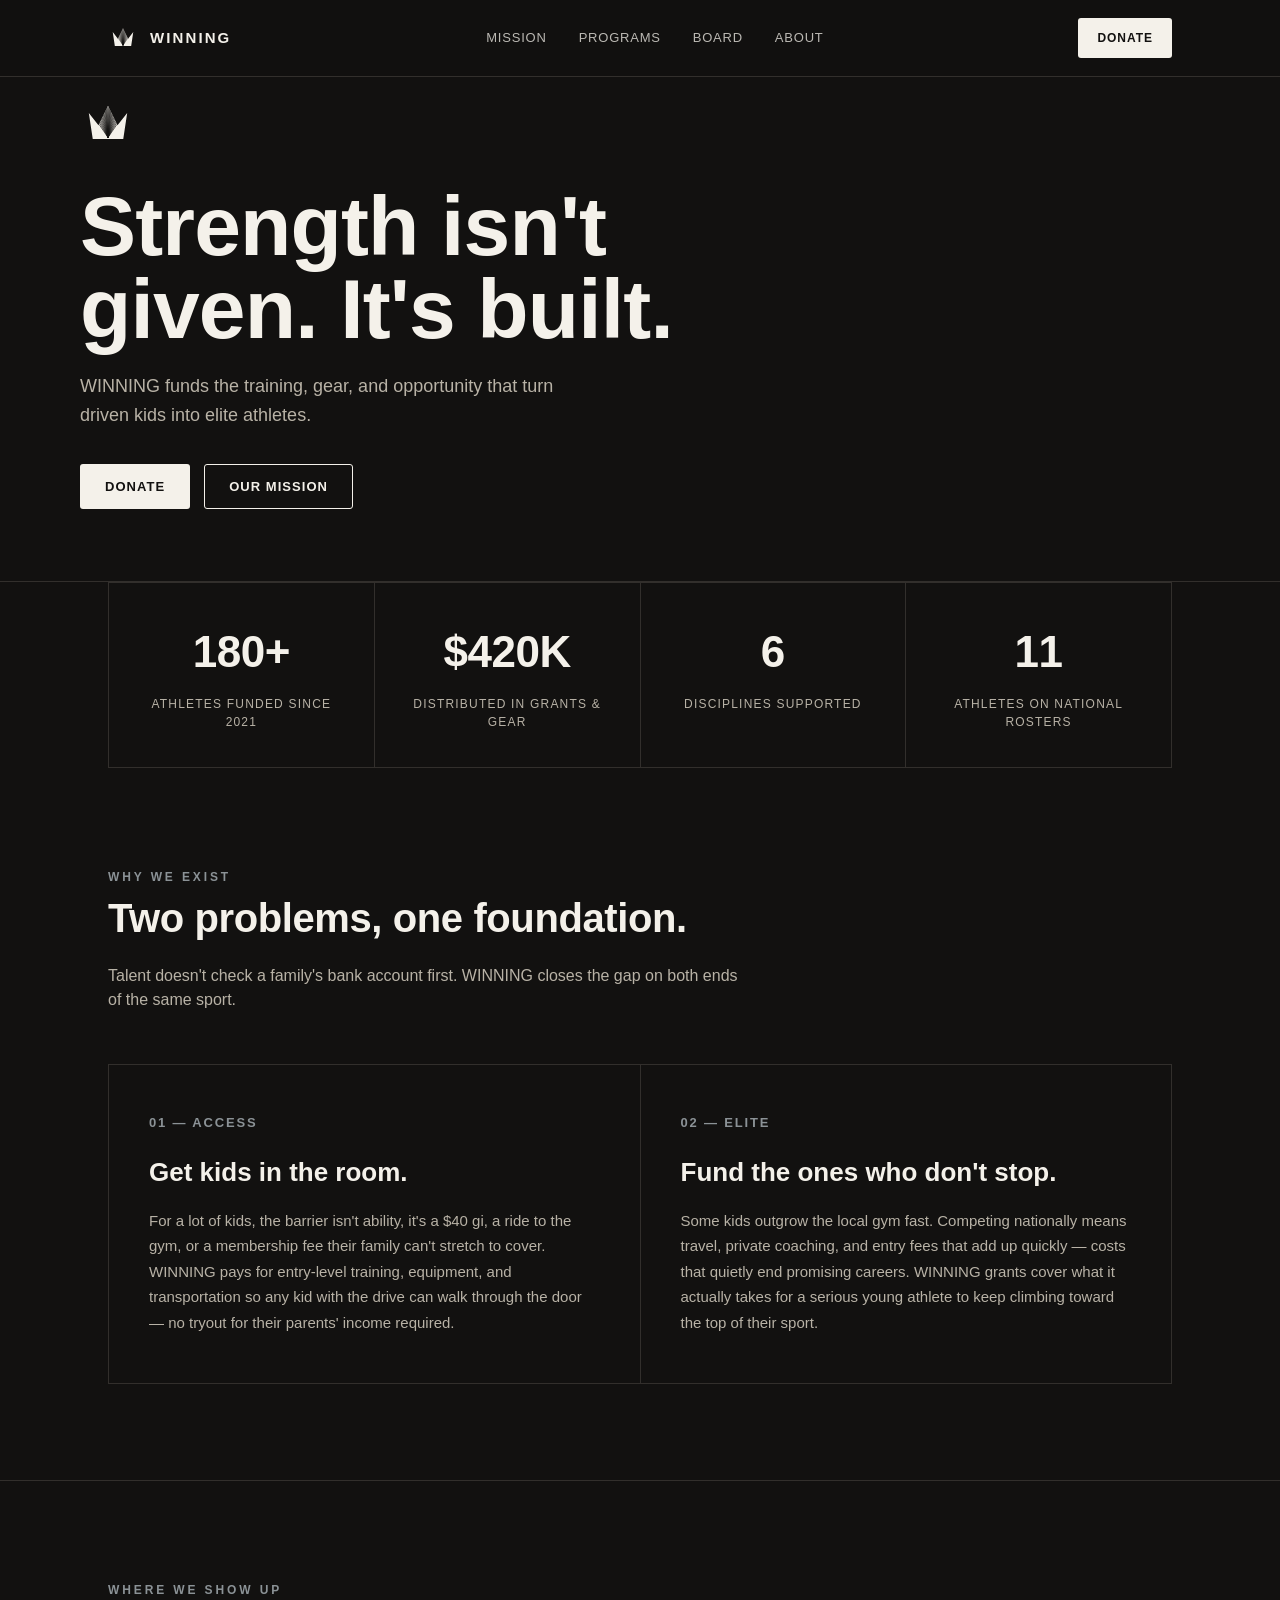
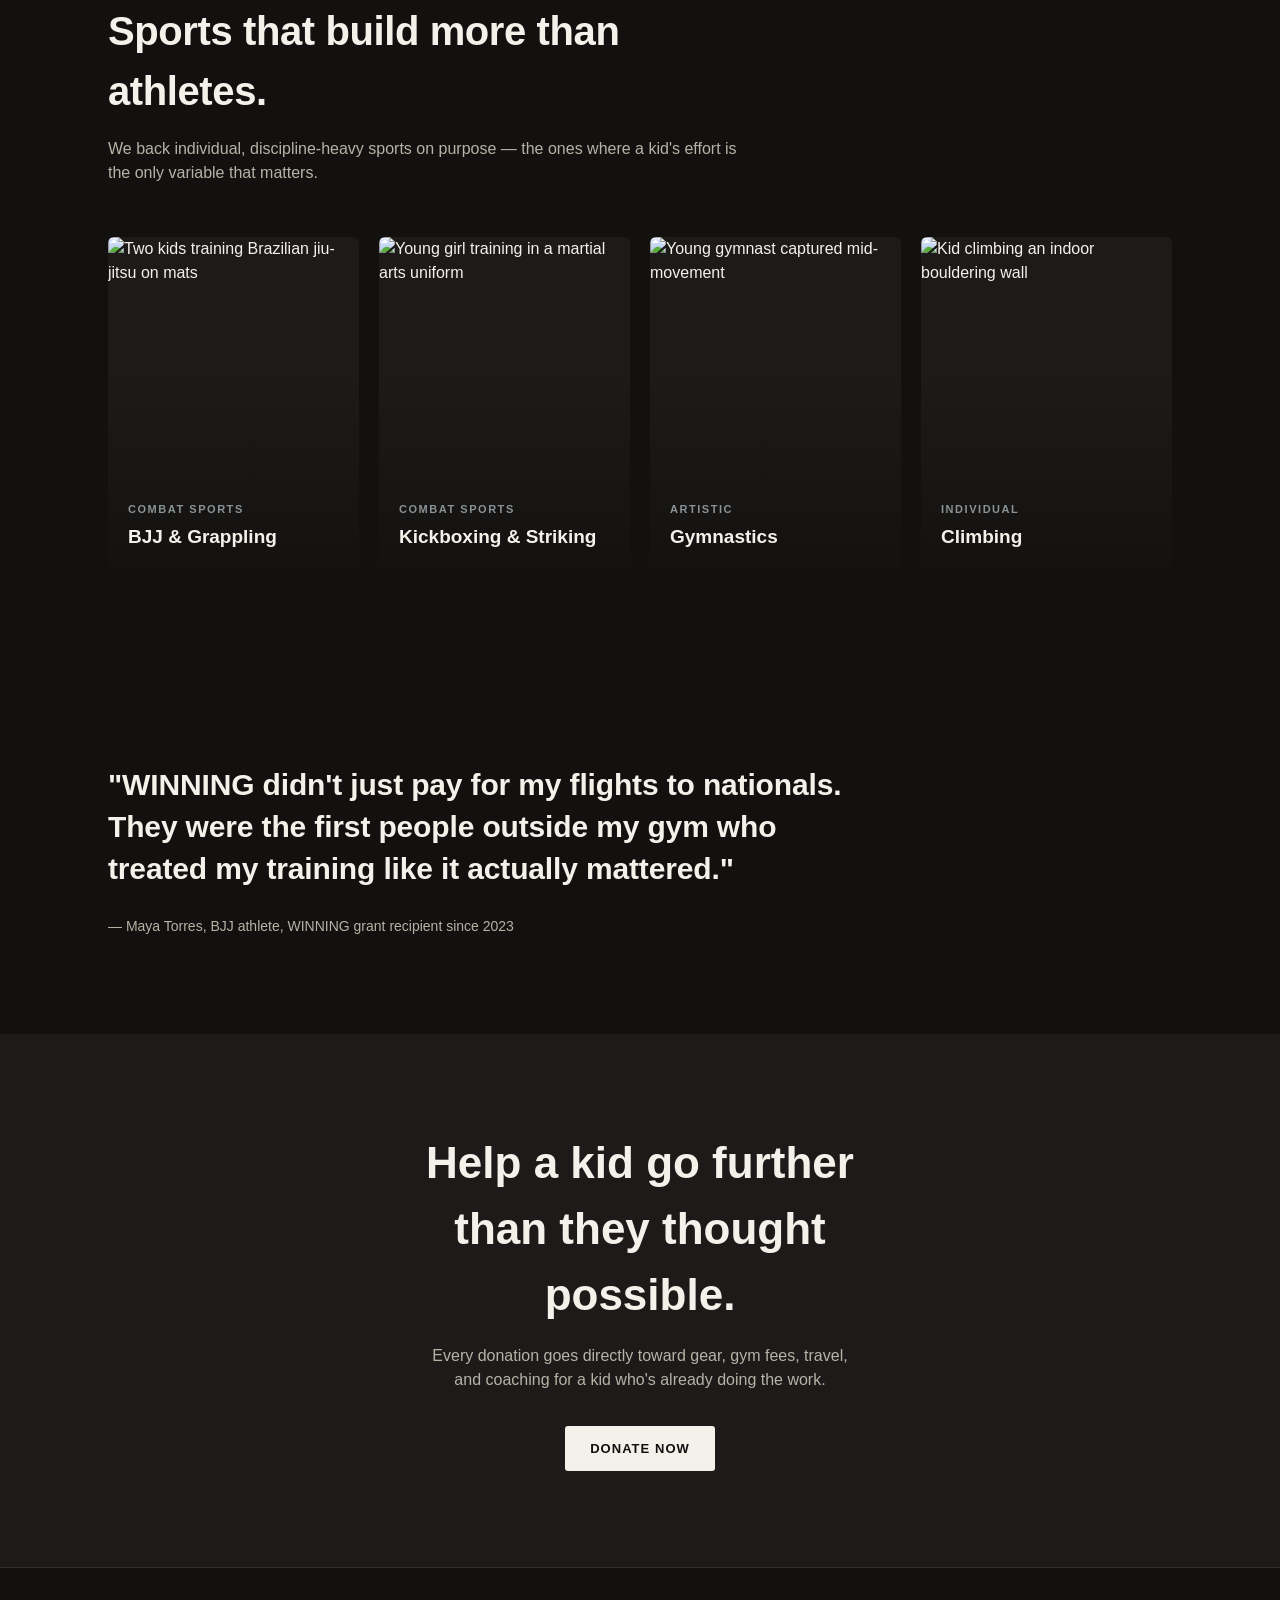
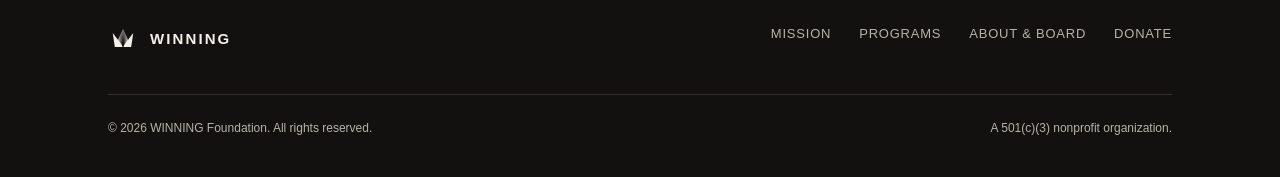
==== index.html @ 2e2a7a62 "Add files via upload" ====
<!doctype html>
<html lang="en">
<head>
<meta charset="UTF-8">
<meta name="viewport" content="width=device-width, initial-scale=1.0">
<title>WINNING</title>
<meta name="description" content="WINNING funds access and elite-level opportunity for young athletes in combat sports, gymnastics, and climbing.">
<link rel="stylesheet" href="styles.css">
</head>
<body>

<svg width="0" height="0" style="position:absolute" aria-hidden="true" focusable="false">
  <defs>
    <mask id="crownRays">
      <rect x="0" y="0" width="400" height="400" fill="white"/>
      <g stroke="black" stroke-width="4.5">
        <line x1="200" y1="296" x2="195.2" y2="79.7"/><line x1="200" y1="296" x2="190.6" y2="89.1"/><line x1="200" y1="296" x2="186.0" y2="98.5"/><line x1="200" y1="296" x2="181.4" y2="108.0"/><line x1="200" y1="296" x2="176.8" y2="117.4"/><line x1="200" y1="296" x2="172.2" y2="126.8"/><line x1="200" y1="296" x2="167.6" y2="136.2"/><line x1="200" y1="296" x2="163.0" y2="145.6"/><line x1="200" y1="296" x2="158.4" y2="155.0"/><line x1="200" y1="296" x2="153.8" y2="164.4"/><line x1="200" y1="296" x2="149.2" y2="173.8"/><line x1="200" y1="296" x2="144.6" y2="183.2"/><line x1="200" y1="296" x2="140.0" y2="192.6"/><line x1="200" y1="296" x2="135.4" y2="202.0"/>
        <line x1="200" y1="296" x2="204.8" y2="79.7"/><line x1="200" y1="296" x2="209.4" y2="89.1"/><line x1="200" y1="296" x2="214.0" y2="98.5"/><line x1="200" y1="296" x2="218.6" y2="108.0"/><line x1="200" y1="296" x2="223.2" y2="117.4"/><line x1="200" y1="296" x2="227.8" y2="126.8"/><line x1="200" y1="296" x2="232.4" y2="136.2"/><line x1="200" y1="296" x2="237.0" y2="145.6"/><line x1="200" y1="296" x2="241.6" y2="155.0"/><line x1="200" y1="296" x2="246.2" y2="164.4"/><line x1="200" y1="296" x2="250.8" y2="173.8"/><line x1="200" y1="296" x2="255.4" y2="183.2"/><line x1="200" y1="296" x2="260.0" y2="192.6"/><line x1="200" y1="296" x2="264.6" y2="202.0"/>
      </g>
    </mask>
  </defs>
</svg>

<nav class="nav">
  <div class="wrap">
    <a href="index.html" class="brand">
      <svg viewBox="0 0 400 400">
        <polygon points="91,308 63,121 132,209 200,70 268,209 337,121 309,308" fill="currentColor" mask="url(#crownRays)"/>
      </svg>
      <span class="word">WINNING</span>
    </a>
    <div class="nav-links">
      <a href="index.html#mission">Mission</a>
      <a href="index.html#programs">Programs</a>
      <a href="about.html#board">Board</a>
      <a href="about.html">About</a>
    </div>
    <a href="#donate" class="btn btn-solid btn-sm">Donate</a>
  </div>
</nav>

<header class="hero" style="background-image:url('https://images.unsplash.com/photo-1767987656450-13e423052ed3?auto=format&fit=crop&w=1800&q=80'); background-position:center 30%;">
  <div class="wrap hero-inner">
    <svg class="hero-crown" viewBox="0 0 400 400">
      <polygon points="91,308 63,121 132,209 200,70 268,209 337,121 309,308" fill="currentColor" mask="url(#crownRays)"/>
    </svg>
    <h1>Strength isn't given. It's built.</h1>
    <p>WINNING funds the training, gear, and opportunity that turn driven kids into elite athletes.</p>
    <div class="hero-ctas">
      <a href="#donate" class="btn btn-solid">Donate</a>
      <a href="about.html" class="btn btn-outline">Our Mission</a>
    </div>
  </div>
</header>

<section class="stats-band border-top">
  <div class="wrap">
    <div class="stats">
      <div class="stat"><div class="n">180+</div><div class="l">Athletes funded since 2021</div></div>
      <div class="stat"><div class="n">$420K</div><div class="l">Distributed in grants &amp; gear</div></div>
      <div class="stat"><div class="n">6</div><div class="l">Disciplines supported</div></div>
      <div class="stat"><div class="n">11</div><div class="l">Athletes on national rosters</div></div>
    </div>
  </div>
</section>

<section id="mission">
  <div class="wrap">
    <div class="section-head">
      <span class="eyebrow">Why we exist</span>
      <h2>Two problems, one foundation.</h2>
      <p>Talent doesn't check a family's bank account first. WINNING closes the gap on both ends of the same sport.</p>
    </div>
  </div>
  <div class="wrap">
    <div class="pillars">
      <div class="pillar">
        <div class="num">01 — ACCESS</div>
        <h3>Get kids in the room.</h3>
        <p>For a lot of kids, the barrier isn't ability, it's a $40 gi, a ride to the gym, or a membership fee their family can't stretch to cover. WINNING pays for entry-level training, equipment, and transportation so any kid with the drive can walk through the door — no tryout for their parents' income required.</p>
      </div>
      <div class="pillar">
        <div class="num">02 — ELITE</div>
        <h3>Fund the ones who don't stop.</h3>
        <p>Some kids outgrow the local gym fast. Competing nationally means travel, private coaching, and entry fees that add up quickly — costs that quietly end promising careers. WINNING grants cover what it actually takes for a serious young athlete to keep climbing toward the top of their sport.</p>
      </div>
    </div>
  </div>
</section>

<section id="programs" class="border-top">
  <div class="wrap">
    <div class="section-head">
      <span class="eyebrow">Where we show up</span>
      <h2>Sports that build more than athletes.</h2>
      <p>We back individual, discipline-heavy sports on purpose — the ones where a kid's effort is the only variable that matters.</p>
    </div>
    <div class="card-grid">
      <div class="p-card">
        <img src="https://images.unsplash.com/photo-1542937307-e90d0cc07237?auto=format&fit=crop&w=800&q=80" alt="Two kids training Brazilian jiu-jitsu on mats">
        <div class="p-card-label">
          <span class="tag">Combat Sports</span>
          <h4>BJJ &amp; Grappling</h4>
        </div>
      </div>
      <div class="p-card">
        <img src="https://images.unsplash.com/photo-1769095215069-5dbecbff1cc4?auto=format&fit=crop&w=800&q=80" alt="Young girl training in a martial arts uniform">
        <div class="p-card-label">
          <span class="tag">Combat Sports</span>
          <h4>Kickboxing &amp; Striking</h4>
        </div>
      </div>
      <div class="p-card">
        <img src="https://images.unsplash.com/photo-1743076851851-0762b336b56d?auto=format&fit=crop&w=800&q=80" alt="Young gymnast captured mid-movement">
        <div class="p-card-label">
          <span class="tag">Artistic</span>
          <h4>Gymnastics</h4>
        </div>
      </div>
      <div class="p-card">
        <img src="https://images.unsplash.com/photo-1509398484917-2a5b6439feef?auto=format&fit=crop&w=800&q=80" alt="Kid climbing an indoor bouldering wall">
        <div class="p-card-label">
          <span class="tag">Individual</span>
          <h4>Climbing</h4>
        </div>
      </div>
    </div>
  </div>
</section>

<section>
  <div class="wrap">
    <div class="quote-block">
      <blockquote>"WINNING didn't just pay for my flights to nationals. They were the first people outside my gym who treated my training like it actually mattered."</blockquote>
      <cite>— Maya Torres, BJJ athlete, WINNING grant recipient since 2023</cite>
    </div>
  </div>
</section>

<section id="donate" class="cta-band">
  <div class="wrap">
    <h2>Help a kid go further than they thought possible.</h2>
    <p>Every donation goes directly toward gear, gym fees, travel, and coaching for a kid who's already doing the work.</p>
    <a href="#" class="btn btn-solid">Donate Now</a>
  </div>
</section>

<footer>
  <div class="wrap">
    <div class="footer-top">
      <a href="index.html" class="brand">
        <svg viewBox="0 0 400 400">
          <polygon points="91,308 63,121 132,209 200,70 268,209 337,121 309,308" fill="currentColor" mask="url(#crownRays)"/>
        </svg>
        <span class="word">WINNING</span>
      </a>
      <div class="footer-nav">
        <a href="index.html#mission">Mission</a>
        <a href="index.html#programs">Programs</a>
        <a href="about.html">About &amp; Board</a>
        <a href="#donate">Donate</a>
      </div>
    </div>
    <div class="footer-bottom">
      <span>© 2026 WINNING Foundation. All rights reserved.</span>
      <span>A 501(c)(3) nonprofit organization.</span>
    </div>
  </div>
</footer>

</body>
</html>
---- styles.css ----
:root{
  --ink: #F4F1EA;
  --bg: #121110;
  --bg-raised: #1c1b19;
  --bg-raised-2: #232120;
  --line: #322f2c;
  --muted: #B8B2A6;
  --accent: #8b9296;
  --accent-dim: #4d5a5e;
  --max: 1120px;
}

*{ box-sizing: border-box; }
html{ scroll-behavior: smooth; }
section[id]{ scroll-margin-top: 76px; }
body{
  margin:0;
  background:var(--bg);
  color:var(--ink);
  font-family:-apple-system,BlinkMacSystemFont,'Segoe UI',Helvetica,Arial,sans-serif;
  line-height:1.5;
  -webkit-font-smoothing:antialiased;
}
img{ max-width:100%; display:block; }
a{ color:inherit; text-decoration:none; }
.wrap{ max-width:var(--max); margin:0 auto; padding:0 28px; }

/* ---------- nav ---------- */
.nav{
  position:sticky; top:0; z-index:50;
  background:rgba(18,17,16,.86);
  backdrop-filter:blur(10px);
  border-bottom:1px solid var(--line);
}
.nav .wrap{ display:flex; align-items:center; justify-content:space-between; height:76px; }
.brand{ display:flex; align-items:center; gap:12px; }
.brand svg{ width:30px; height:30px; flex-shrink:0; }
.brand .word{ font-weight:800; letter-spacing:.14em; font-size:15px; }
.nav-links{ display:flex; align-items:center; gap:32px; }
.nav-links a{ font-size:13px; letter-spacing:.06em; text-transform:uppercase; opacity:.75; transition:opacity .15s; }
.nav-links a:hover{ opacity:1; }
.btn{
  display:inline-flex; align-items:center; justify-content:center;
  padding:12px 24px; font-size:13px; font-weight:700; letter-spacing:.08em; text-transform:uppercase;
  border-radius:3px; border:1px solid transparent; cursor:pointer; transition:all .15s;
}
.btn-solid{ background:var(--ink); color:var(--bg); }
.btn-solid:hover{ background:#fff; }
.btn-outline{ border-color:var(--ink); color:var(--ink); }
.btn-outline:hover{ background:var(--ink); color:var(--bg); }
.btn-sm{ padding:10px 18px; font-size:12px; }

/* ---------- hero ---------- */
.hero{
  position:relative; min-height:56vh; display:flex; align-items:flex-end;
  background-size:cover; background-position:center;
}
.hero::before{
  content:""; position:absolute; inset:0;
  background:linear-gradient(180deg, rgba(18,17,16,.35) 0%, rgba(18,17,16,.55) 55%, rgba(18,17,16,.97) 100%);
}
.hero-inner{ position:relative; z-index:1; padding:0 0 72px; width:100%; }
.hero-crown{ width:56px; height:56px; margin-bottom:26px; }
.hero h1{
  font-size:clamp(40px,7vw,84px); line-height:.98; font-weight:800; letter-spacing:-.01em;
  margin:0 0 22px; max-width:16ch;
}
.hero p{ font-size:18px; color:var(--muted); max-width:52ch; margin:0 0 34px; line-height:1.6; }
.hero-ctas{ display:flex; gap:14px; flex-wrap:wrap; }

/* page hero (about) */
.page-hero{
  position:relative; min-height:46vh; display:flex; align-items:flex-end;
  background-size:cover; background-position:center;
}
.page-hero::before{
  content:""; position:absolute; inset:0;
  background:linear-gradient(180deg, rgba(18,17,16,.45) 0%, rgba(18,17,16,.97) 100%);
}
.page-hero-inner{ position:relative; z-index:1; padding:0 0 56px; }
.eyebrow{ font-size:12px; letter-spacing:.24em; text-transform:uppercase; color:var(--accent); font-weight:700; margin-bottom:14px; }
.page-hero h1{ font-size:clamp(34px,5.5vw,56px); font-weight:800; margin:0; letter-spacing:-.01em; }

/* ---------- sections ---------- */
section{ padding:96px 0; }
.section-tight{ padding:64px 0; }
.section-head{ max-width:640px; margin-bottom:52px; }
.section-head .eyebrow{ margin-bottom:12px; }
.section-head h2{ font-size:clamp(28px,4vw,40px); font-weight:800; margin:0 0 16px; letter-spacing:-.01em; }
.section-head p{ color:var(--muted); font-size:16px; margin:0; }

.border-top{ border-top:1px solid var(--line); }

/* two-pillar mission */
.pillars{ display:grid; grid-template-columns:1fr 1fr; gap:1px; background:var(--line); border:1px solid var(--line); }
.pillar{ background:var(--bg); padding:48px 40px; }
.pillar .num{ font-size:13px; letter-spacing:.14em; color:var(--accent); font-weight:700; margin-bottom:20px; }
.pillar h3{ font-size:26px; font-weight:800; margin:0 0 16px; }
.pillar p{ color:var(--muted); margin:0; font-size:15px; line-height:1.7; }

/* program cards */
.card-grid{ display:grid; grid-template-columns:repeat(4,1fr); gap:20px; }
.p-card{ position:relative; aspect-ratio:3/4; border-radius:6px; overflow:hidden; background:var(--bg-raised); }
.p-card img{ width:100%; height:100%; object-fit:cover; transition:transform .5s ease; }
.p-card:hover img{ transform:scale(1.06); }
.p-card::after{
  content:""; position:absolute; inset:0;
  background:linear-gradient(180deg, transparent 40%, rgba(18,17,16,.92) 100%);
}
.p-card-label{ position:absolute; left:0; right:0; bottom:0; padding:20px; z-index:1; }
.p-card-label .tag{ font-size:11px; letter-spacing:.14em; text-transform:uppercase; color:var(--accent); font-weight:700; display:block; margin-bottom:6px; }
.p-card-label h4{ margin:0; font-size:19px; font-weight:800; }

/* stats */
.stats-band{ padding:0; }
.stats{ display:grid; grid-template-columns:repeat(4,1fr); gap:1px; background:var(--line); border:1px solid var(--line); }
.stat{ background:var(--bg); padding:36px 28px; text-align:center; }
.stat .n{ font-size:clamp(30px,4vw,44px); font-weight:800; letter-spacing:-.01em; }
.stat .l{ font-size:12px; letter-spacing:.1em; text-transform:uppercase; color:var(--muted); margin-top:10px; }

/* quote */
.quote-block{ max-width:760px; }
.quote-block blockquote{
  font-size:clamp(22px,3vw,30px); font-weight:600; line-height:1.4; margin:0 0 24px; letter-spacing:-.005em;
}
.quote-block cite{ font-style:normal; color:var(--muted); font-size:14px; }

/* cta band */
.cta-band{ background:var(--bg-raised); text-align:center; padding:96px 0; }
.cta-band h2{ font-size:clamp(28px,4.5vw,44px); font-weight:800; margin:0 0 16px; max-width:20ch; margin-left:auto; margin-right:auto; }
.cta-band p{ color:var(--muted); max-width:48ch; margin:0 auto 34px; }

/* mission long copy */
.mission-copy{ max-width:720px; }
.mission-copy p{ font-size:17px; color:var(--muted); margin:0 0 22px; line-height:1.75; }
.mission-copy p strong{ color:var(--ink); }

/* values */
.values{ display:grid; grid-template-columns:repeat(4,1fr); gap:28px; }
.value h4{ font-size:16px; font-weight:800; letter-spacing:.02em; margin:0 0 10px; }
.value .idx{ font-size:12px; color:var(--accent); font-weight:700; letter-spacing:.1em; margin-bottom:14px; }
.value p{ font-size:14px; color:var(--muted); margin:0; line-height:1.65; }

/* board */
.board-grid{ display:grid; grid-template-columns:repeat(3,1fr); gap:36px 28px; }
.board-card img{ width:100%; aspect-ratio:1; object-fit:cover; border-radius:6px; margin-bottom:18px; filter:grayscale(45%); }
.board-card h4{ font-size:17px; font-weight:800; margin:0 0 4px; }
.board-card .role{ font-size:12px; letter-spacing:.08em; text-transform:uppercase; color:var(--accent); font-weight:700; margin-bottom:12px; }
.board-card p{ font-size:14px; color:var(--muted); margin:0; line-height:1.65; }

/* footer */
footer{ border-top:1px solid var(--line); padding:56px 0 40px; }
.footer-top{ display:flex; justify-content:space-between; align-items:flex-start; flex-wrap:wrap; gap:40px; margin-bottom:40px; }
.footer-nav{ display:flex; gap:28px; flex-wrap:wrap; }
.footer-nav a{ font-size:13px; letter-spacing:.06em; text-transform:uppercase; color:var(--muted); }
.footer-nav a:hover{ color:var(--ink); }
.footer-bottom{ display:flex; justify-content:space-between; align-items:center; flex-wrap:wrap; gap:12px; padding-top:24px; border-top:1px solid var(--line); font-size:12px; color:var(--muted); }

/* responsive */
@media (max-width:900px){
  .pillars{ grid-template-columns:1fr; }
  .card-grid{ grid-template-columns:repeat(2,1fr); }
  .stats{ grid-template-columns:repeat(2,1fr); }
  .values{ grid-template-columns:repeat(2,1fr); }
  .board-grid{ grid-template-columns:repeat(2,1fr); }
  .nav-links{ display:none; }
}
@media (max-width:560px){
  .card-grid{ grid-template-columns:1fr; }
  .stats{ grid-template-columns:1fr 1fr; }
  .values{ grid-template-columns:1fr; }
  .board-grid{ grid-template-columns:1fr; }
  section{ padding:64px 0; }
}
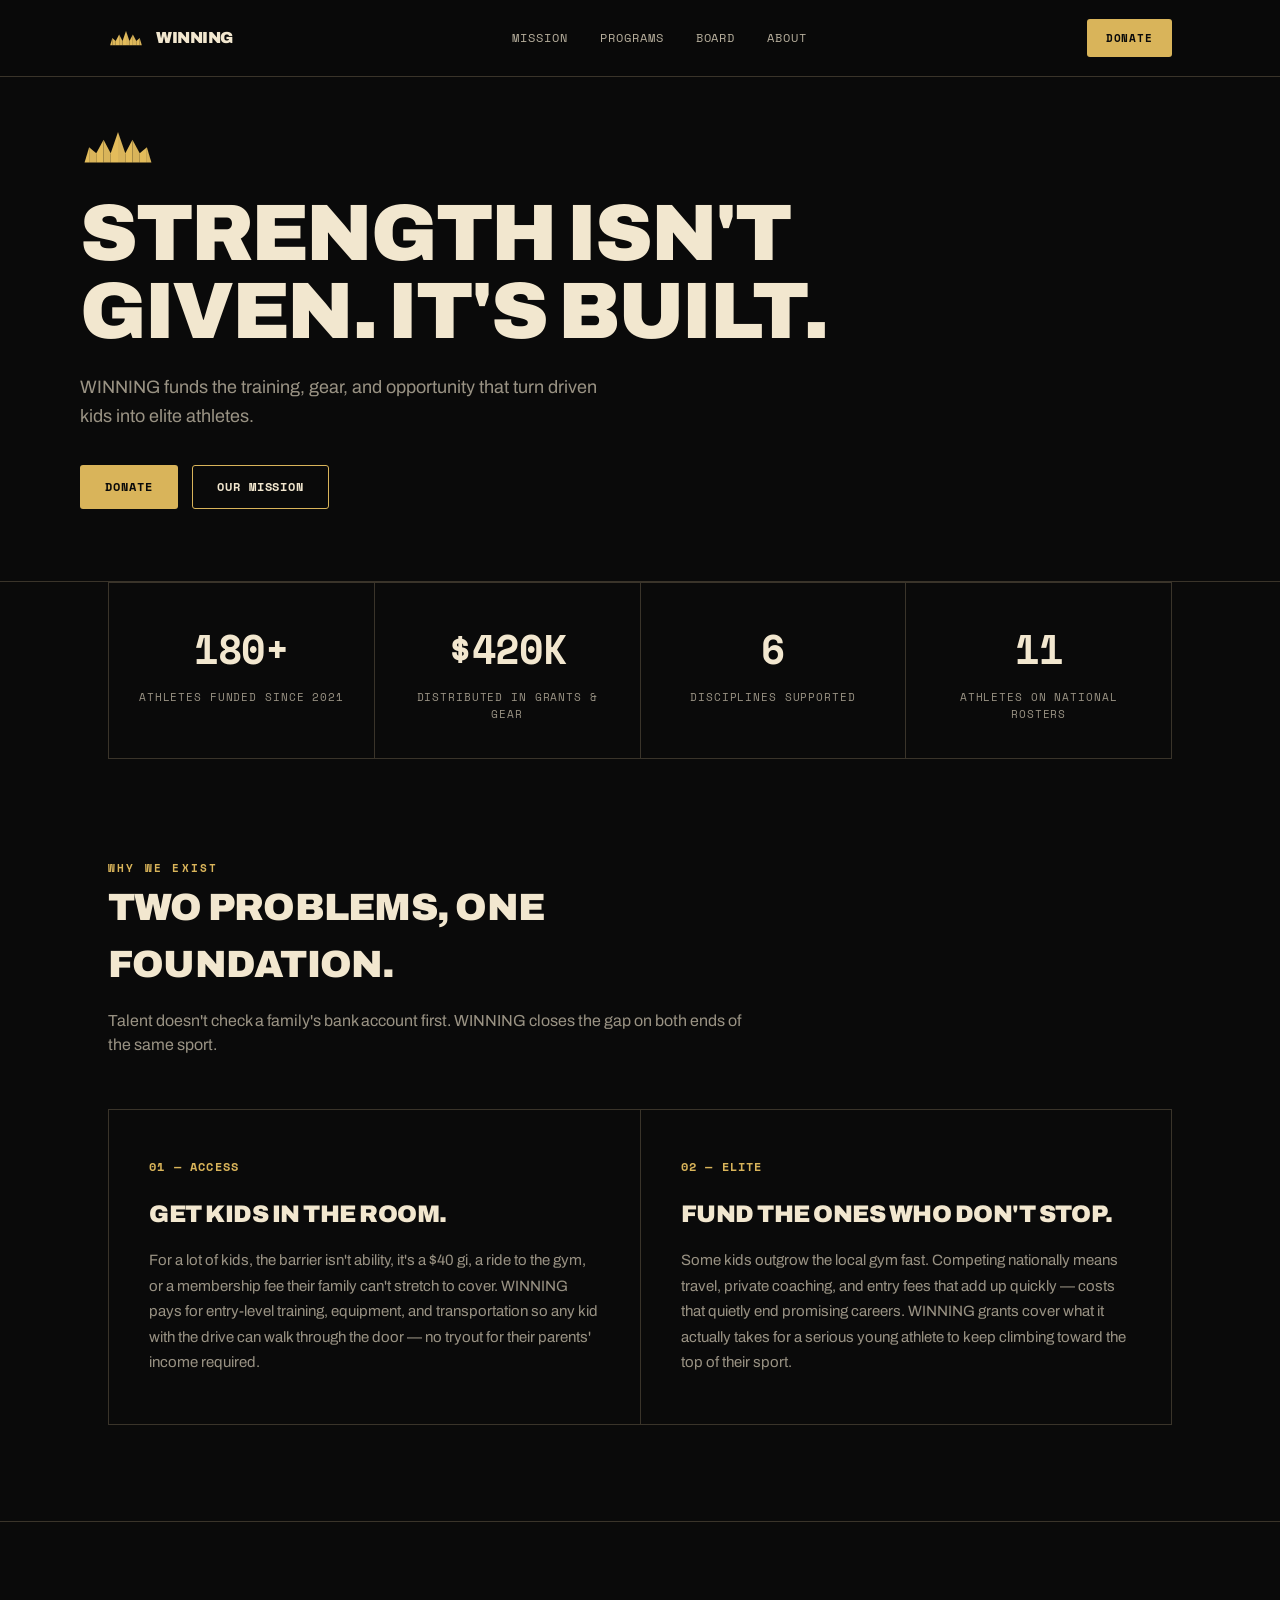
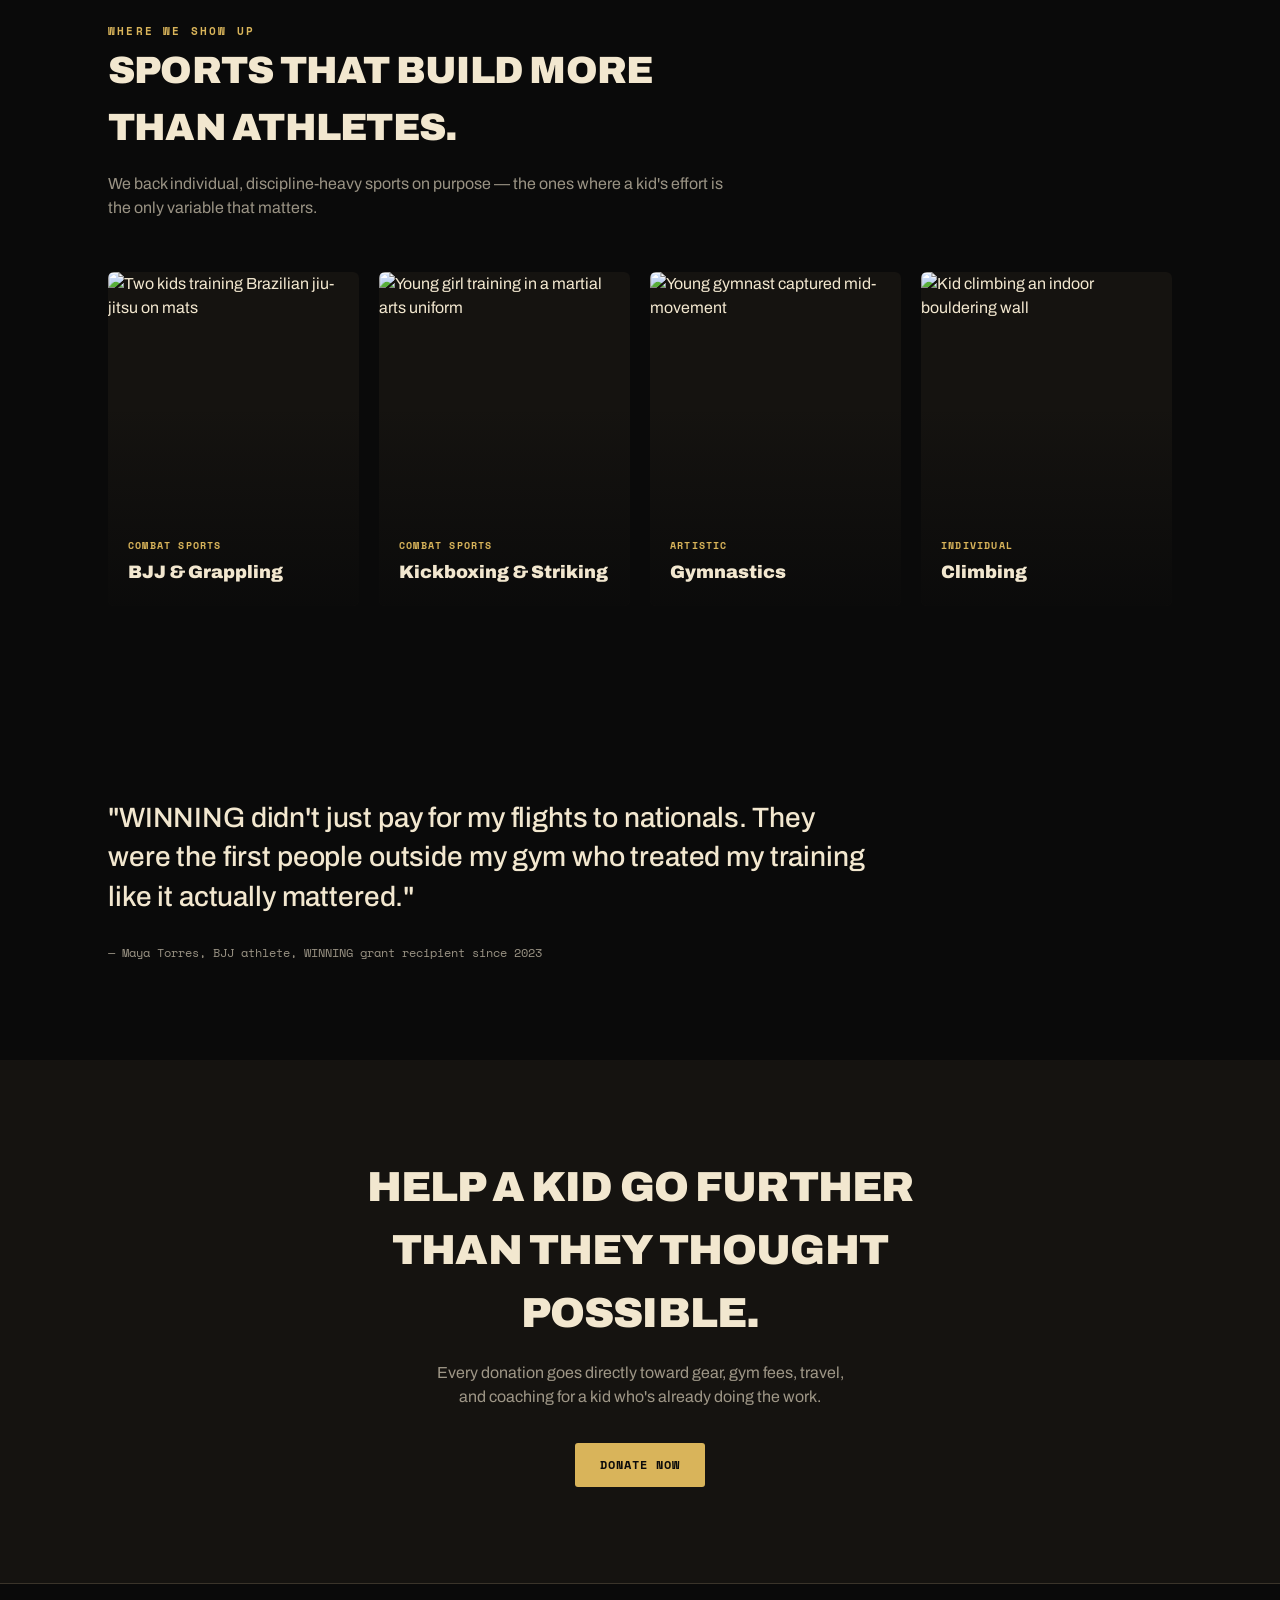
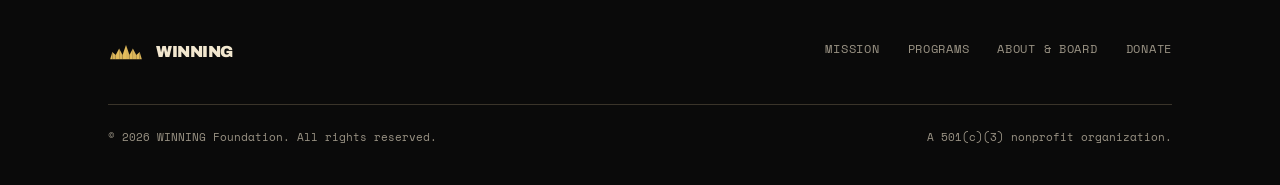
==== commit 82a13fb6: "Add files via upload" ====
--- a/index.html
+++ b/index.html
@@ -5,27 +5,35 @@
 <meta name="viewport" content="width=device-width, initial-scale=1.0">
 <title>WINNING</title>
 <meta name="description" content="WINNING funds access and elite-level opportunity for young athletes in combat sports, gymnastics, and climbing.">
+<link rel="preconnect" href="https://fonts.googleapis.com">
+<link rel="preconnect" href="https://fonts.gstatic.com" crossorigin>
+<link href="https://fonts.googleapis.com/css2?family=Archivo:wght@400;500;700;900&family=Space+Mono:wght@400;700&display=swap" rel="stylesheet">
 <link rel="stylesheet" href="styles.css">
 </head>
 <body>
 
 <svg width="0" height="0" style="position:absolute" aria-hidden="true" focusable="false">
   <defs>
-    <mask id="crownRays">
-      <rect x="0" y="0" width="400" height="400" fill="white"/>
-      <g stroke="black" stroke-width="4.5">
-        <line x1="200" y1="296" x2="195.2" y2="79.7"/><line x1="200" y1="296" x2="190.6" y2="89.1"/><line x1="200" y1="296" x2="186.0" y2="98.5"/><line x1="200" y1="296" x2="181.4" y2="108.0"/><line x1="200" y1="296" x2="176.8" y2="117.4"/><line x1="200" y1="296" x2="172.2" y2="126.8"/><line x1="200" y1="296" x2="167.6" y2="136.2"/><line x1="200" y1="296" x2="163.0" y2="145.6"/><line x1="200" y1="296" x2="158.4" y2="155.0"/><line x1="200" y1="296" x2="153.8" y2="164.4"/><line x1="200" y1="296" x2="149.2" y2="173.8"/><line x1="200" y1="296" x2="144.6" y2="183.2"/><line x1="200" y1="296" x2="140.0" y2="192.6"/><line x1="200" y1="296" x2="135.4" y2="202.0"/>
-        <line x1="200" y1="296" x2="204.8" y2="79.7"/><line x1="200" y1="296" x2="209.4" y2="89.1"/><line x1="200" y1="296" x2="214.0" y2="98.5"/><line x1="200" y1="296" x2="218.6" y2="108.0"/><line x1="200" y1="296" x2="223.2" y2="117.4"/><line x1="200" y1="296" x2="227.8" y2="126.8"/><line x1="200" y1="296" x2="232.4" y2="136.2"/><line x1="200" y1="296" x2="237.0" y2="145.6"/><line x1="200" y1="296" x2="241.6" y2="155.0"/><line x1="200" y1="296" x2="246.2" y2="164.4"/><line x1="200" y1="296" x2="250.8" y2="173.8"/><line x1="200" y1="296" x2="255.4" y2="183.2"/><line x1="200" y1="296" x2="260.0" y2="192.6"/><line x1="200" y1="296" x2="264.6" y2="202.0"/>
-      </g>
-    </mask>
+    <g id="crownMark">
+      <polygon fill="#E3BC5B" points="30,240 60,140 60,240"/>
+      <polygon fill="#D9B45A" points="60,140 107,180 107,240 60,240"/>
+      <polygon fill="#E3BC5B" points="107,180 155,90 155,240 107,240"/>
+      <polygon fill="#D9B45A" points="155,90 202,180 202,240 155,240"/>
+      <polygon fill="#E3BC5B" points="202,180 250,40 250,240 202,240"/>
+      <polygon fill="#D9B45A" points="250,40 298,180 298,240 250,240"/>
+      <polygon fill="#E3BC5B" points="298,180 345,90 345,240 298,240"/>
+      <polygon fill="#D9B45A" points="345,90 393,180 393,240 345,240"/>
+      <polygon fill="#E3BC5B" points="393,180 440,140 440,240 393,240"/>
+      <polygon fill="#D9B45A" points="440,140 470,240 440,240"/>
+    </g>
   </defs>
 </svg>
 
 <nav class="nav">
   <div class="wrap">
     <a href="index.html" class="brand">
-      <svg viewBox="0 0 400 400">
-        <polygon points="91,308 63,121 132,209 200,70 268,209 337,121 309,308" fill="currentColor" mask="url(#crownRays)"/>
+      <svg class="crown-svg" viewBox="0 0 500 280">
+        <use href="#crownMark"/>
       </svg>
       <span class="word">WINNING</span>
     </a>
@@ -41,8 +49,8 @@
 
 <header class="hero" style="background-image:url('https://images.unsplash.com/photo-1767987656450-13e423052ed3?auto=format&fit=crop&w=1800&q=80'); background-position:center 30%;">
   <div class="wrap hero-inner">
-    <svg class="hero-crown" viewBox="0 0 400 400">
-      <polygon points="91,308 63,121 132,209 200,70 268,209 337,121 309,308" fill="currentColor" mask="url(#crownRays)"/>
+    <svg class="hero-crown crown-svg" viewBox="0 0 500 280">
+      <use href="#crownMark"/>
     </svg>
     <h1>Strength isn't given. It's built.</h1>
     <p>WINNING funds the training, gear, and opportunity that turn driven kids into elite athletes.</p>
@@ -149,8 +157,8 @@
   <div class="wrap">
     <div class="footer-top">
       <a href="index.html" class="brand">
-        <svg viewBox="0 0 400 400">
-          <polygon points="91,308 63,121 132,209 200,70 268,209 337,121 309,308" fill="currentColor" mask="url(#crownRays)"/>
+        <svg class="crown-svg" viewBox="0 0 500 280">
+          <use href="#crownMark"/>
         </svg>
         <span class="word">WINNING</span>
       </a>
--- a/styles.css
+++ b/styles.css
@@ -1,12 +1,23 @@
 :root{
-  --ink: #F4F1EA;
-  --bg: #121110;
-  --bg-raised: #1c1b19;
-  --bg-raised-2: #232120;
-  --line: #322f2c;
-  --muted: #B8B2A6;
-  --accent: #8b9296;
-  --accent-dim: #4d5a5e;
+  /* Brand Identity Standards v2 — exact palette, nothing else */
+  --ink: #0A0A0A;
+  --crown: #D9B45A;
+  --light-gold: #E3BC5B;
+  --bone: #F2E7CF;
+  --slate-gold: #3A342A;
+
+  /* derived UI shades — opacity/blend variants of the palette above, not new colors */
+  --bg: var(--ink);
+  --bg-raised: #151310;
+  --bg-raised-2: #1c1912;
+  --line: var(--slate-gold);
+  --muted: rgba(242,231,207,.62); /* bone at reduced opacity */
+
+  /* type */
+  --font-display: 'Archivo', -apple-system, BlinkMacSystemFont, 'Segoe UI', Helvetica, Arial, sans-serif;
+  --font-body: 'Archivo', -apple-system, BlinkMacSystemFont, 'Segoe UI', Helvetica, Arial, sans-serif;
+  --font-mono: 'Space Mono', ui-monospace, 'SFMono-Regular', Menlo, monospace;
+
   --max: 1120px;
 }
 
@@ -16,8 +27,9 @@
 body{
   margin:0;
   background:var(--bg);
-  color:var(--ink);
-  font-family:-apple-system,BlinkMacSystemFont,'Segoe UI',Helvetica,Arial,sans-serif;
+  color:var(--bone);
+  font-family:var(--font-body);
+  font-weight:400;
   line-height:1.5;
   -webkit-font-smoothing:antialiased;
 }
@@ -25,30 +37,38 @@
 a{ color:inherit; text-decoration:none; }
 .wrap{ max-width:var(--max); margin:0 auto; padding:0 28px; }
 
+/* ---------- crown mark ---------- */
+.crown-svg{ display:block; }
+
 /* ---------- nav ---------- */
 .nav{
   position:sticky; top:0; z-index:50;
-  background:rgba(18,17,16,.86);
+  background:rgba(10,10,10,.86);
   backdrop-filter:blur(10px);
   border-bottom:1px solid var(--line);
 }
 .nav .wrap{ display:flex; align-items:center; justify-content:space-between; height:76px; }
 .brand{ display:flex; align-items:center; gap:12px; }
-.brand svg{ width:30px; height:30px; flex-shrink:0; }
-.brand .word{ font-weight:800; letter-spacing:.14em; font-size:15px; }
+.brand svg{ width:36px; height:auto; flex-shrink:0; }
+.brand .word{
+  font-family:var(--font-display); font-weight:900; letter-spacing:-.03em; font-size:16px; color:var(--bone);
+}
 .nav-links{ display:flex; align-items:center; gap:32px; }
-.nav-links a{ font-size:13px; letter-spacing:.06em; text-transform:uppercase; opacity:.75; transition:opacity .15s; }
-.nav-links a:hover{ opacity:1; }
+.nav-links a{
+  font-family:var(--font-mono); font-size:12px; letter-spacing:.08em; text-transform:uppercase;
+  color:var(--bone); opacity:.75; transition:opacity .15s, color .15s;
+}
+.nav-links a:hover{ opacity:1; color:var(--crown); }
 .btn{
   display:inline-flex; align-items:center; justify-content:center;
-  padding:12px 24px; font-size:13px; font-weight:700; letter-spacing:.08em; text-transform:uppercase;
+  padding:12px 24px; font-family:var(--font-mono); font-size:12px; font-weight:700; letter-spacing:.08em; text-transform:uppercase;
   border-radius:3px; border:1px solid transparent; cursor:pointer; transition:all .15s;
 }
-.btn-solid{ background:var(--ink); color:var(--bg); }
-.btn-solid:hover{ background:#fff; }
-.btn-outline{ border-color:var(--ink); color:var(--ink); }
-.btn-outline:hover{ background:var(--ink); color:var(--bg); }
-.btn-sm{ padding:10px 18px; font-size:12px; }
+.btn-solid{ background:var(--crown); color:var(--ink); }
+.btn-solid:hover{ background:var(--light-gold); }
+.btn-outline{ border-color:var(--crown); color:var(--bone); }
+.btn-outline:hover{ background:var(--crown); color:var(--ink); }
+.btn-sm{ padding:10px 18px; font-size:11px; }
 
 /* ---------- hero ---------- */
 .hero{
@@ -57,13 +77,14 @@
 }
 .hero::before{
   content:""; position:absolute; inset:0;
-  background:linear-gradient(180deg, rgba(18,17,16,.35) 0%, rgba(18,17,16,.55) 55%, rgba(18,17,16,.97) 100%);
+  background:linear-gradient(180deg, rgba(10,10,10,.35) 0%, rgba(10,10,10,.55) 55%, rgba(10,10,10,.97) 100%);
 }
 .hero-inner{ position:relative; z-index:1; padding:0 0 72px; width:100%; }
-.hero-crown{ width:56px; height:56px; margin-bottom:26px; }
+.hero-crown{ width:76px; height:auto; margin-bottom:26px; }
 .hero h1{
-  font-size:clamp(40px,7vw,84px); line-height:.98; font-weight:800; letter-spacing:-.01em;
-  margin:0 0 22px; max-width:16ch;
+  font-family:var(--font-display); font-weight:900; text-transform:uppercase;
+  font-size:clamp(38px,6.6vw,80px); line-height:.98; letter-spacing:-.03em;
+  margin:0 0 22px; max-width:16ch; color:var(--bone);
 }
 .hero p{ font-size:18px; color:var(--muted); max-width:52ch; margin:0 0 34px; line-height:1.6; }
 .hero-ctas{ display:flex; gap:14px; flex-wrap:wrap; }
@@ -75,18 +96,27 @@
 }
 .page-hero::before{
   content:""; position:absolute; inset:0;
-  background:linear-gradient(180deg, rgba(18,17,16,.45) 0%, rgba(18,17,16,.97) 100%);
+  background:linear-gradient(180deg, rgba(10,10,10,.45) 0%, rgba(10,10,10,.97) 100%);
 }
 .page-hero-inner{ position:relative; z-index:1; padding:0 0 56px; }
-.eyebrow{ font-size:12px; letter-spacing:.24em; text-transform:uppercase; color:var(--accent); font-weight:700; margin-bottom:14px; }
-.page-hero h1{ font-size:clamp(34px,5.5vw,56px); font-weight:800; margin:0; letter-spacing:-.01em; }
+.eyebrow{
+  font-family:var(--font-mono); font-size:11px; letter-spacing:.2em; text-transform:uppercase;
+  color:var(--crown); font-weight:700; margin-bottom:14px;
+}
+.page-hero h1{
+  font-family:var(--font-display); font-weight:900; text-transform:uppercase;
+  font-size:clamp(32px,5.2vw,52px); margin:0; letter-spacing:-.03em; color:var(--bone);
+}
 
 /* ---------- sections ---------- */
 section{ padding:96px 0; }
 .section-tight{ padding:64px 0; }
 .section-head{ max-width:640px; margin-bottom:52px; }
 .section-head .eyebrow{ margin-bottom:12px; }
-.section-head h2{ font-size:clamp(28px,4vw,40px); font-weight:800; margin:0 0 16px; letter-spacing:-.01em; }
+.section-head h2{
+  font-family:var(--font-display); font-weight:900; text-transform:uppercase;
+  font-size:clamp(26px,3.6vw,38px); margin:0 0 16px; letter-spacing:-.02em; color:var(--bone);
+}
 .section-head p{ color:var(--muted); font-size:16px; margin:0; }
 
 .border-top{ border-top:1px solid var(--line); }
@@ -94,8 +124,13 @@
 /* two-pillar mission */
 .pillars{ display:grid; grid-template-columns:1fr 1fr; gap:1px; background:var(--line); border:1px solid var(--line); }
 .pillar{ background:var(--bg); padding:48px 40px; }
-.pillar .num{ font-size:13px; letter-spacing:.14em; color:var(--accent); font-weight:700; margin-bottom:20px; }
-.pillar h3{ font-size:26px; font-weight:800; margin:0 0 16px; }
+.pillar .num{
+  font-family:var(--font-mono); font-size:12px; letter-spacing:.1em; color:var(--crown); font-weight:700; margin-bottom:20px;
+}
+.pillar h3{
+  font-family:var(--font-display); font-weight:900; text-transform:uppercase;
+  font-size:24px; margin:0 0 16px; letter-spacing:-.02em; color:var(--bone);
+}
 .pillar p{ color:var(--muted); margin:0; font-size:15px; line-height:1.7; }
 
 /* program cards */
@@ -105,56 +140,74 @@
 .p-card:hover img{ transform:scale(1.06); }
 .p-card::after{
   content:""; position:absolute; inset:0;
-  background:linear-gradient(180deg, transparent 40%, rgba(18,17,16,.92) 100%);
+  background:linear-gradient(180deg, transparent 40%, rgba(10,10,10,.92) 100%);
 }
 .p-card-label{ position:absolute; left:0; right:0; bottom:0; padding:20px; z-index:1; }
-.p-card-label .tag{ font-size:11px; letter-spacing:.14em; text-transform:uppercase; color:var(--accent); font-weight:700; display:block; margin-bottom:6px; }
-.p-card-label h4{ margin:0; font-size:19px; font-weight:800; }
+.p-card-label .tag{
+  font-family:var(--font-mono); font-size:10px; letter-spacing:.12em; text-transform:uppercase;
+  color:var(--crown); font-weight:700; display:block; margin-bottom:6px;
+}
+.p-card-label h4{ font-family:var(--font-display); font-weight:900; margin:0; font-size:18px; color:var(--bone); }
 
 /* stats */
 .stats-band{ padding:0; }
 .stats{ display:grid; grid-template-columns:repeat(4,1fr); gap:1px; background:var(--line); border:1px solid var(--line); }
 .stat{ background:var(--bg); padding:36px 28px; text-align:center; }
-.stat .n{ font-size:clamp(30px,4vw,44px); font-weight:800; letter-spacing:-.01em; }
-.stat .l{ font-size:12px; letter-spacing:.1em; text-transform:uppercase; color:var(--muted); margin-top:10px; }
+.stat .n{
+  font-family:var(--font-mono); font-weight:700; font-variant-numeric:tabular-nums;
+  font-size:clamp(28px,3.6vw,40px); letter-spacing:-.01em; color:var(--bone);
+}
+.stat .l{ font-family:var(--font-mono); font-size:11px; letter-spacing:.08em; text-transform:uppercase; color:var(--muted); margin-top:10px; }
 
 /* quote */
 .quote-block{ max-width:760px; }
 .quote-block blockquote{
-  font-size:clamp(22px,3vw,30px); font-weight:600; line-height:1.4; margin:0 0 24px; letter-spacing:-.005em;
-}
-.quote-block cite{ font-style:normal; color:var(--muted); font-size:14px; }
+  font-family:var(--font-body); font-weight:500;
+  font-size:clamp(21px,2.8vw,28px); line-height:1.4; margin:0 0 24px; letter-spacing:-.005em; color:var(--bone);
+}
+.quote-block cite{ font-style:normal; color:var(--muted); font-family:var(--font-mono); font-size:12px; }
 
 /* cta band */
 .cta-band{ background:var(--bg-raised); text-align:center; padding:96px 0; }
-.cta-band h2{ font-size:clamp(28px,4.5vw,44px); font-weight:800; margin:0 0 16px; max-width:20ch; margin-left:auto; margin-right:auto; }
+.cta-band h2{
+  font-family:var(--font-display); font-weight:900; text-transform:uppercase;
+  font-size:clamp(26px,4vw,42px); margin:0 0 16px; max-width:20ch; margin-left:auto; margin-right:auto;
+  letter-spacing:-.02em; color:var(--bone);
+}
 .cta-band p{ color:var(--muted); max-width:48ch; margin:0 auto 34px; }
 
 /* mission long copy */
 .mission-copy{ max-width:720px; }
 .mission-copy p{ font-size:17px; color:var(--muted); margin:0 0 22px; line-height:1.75; }
-.mission-copy p strong{ color:var(--ink); }
+.mission-copy p strong{ color:var(--bone); font-weight:600; }
 
 /* values */
 .values{ display:grid; grid-template-columns:repeat(4,1fr); gap:28px; }
-.value h4{ font-size:16px; font-weight:800; letter-spacing:.02em; margin:0 0 10px; }
-.value .idx{ font-size:12px; color:var(--accent); font-weight:700; letter-spacing:.1em; margin-bottom:14px; }
+.value h4{ font-family:var(--font-display); font-weight:900; font-size:15px; letter-spacing:0; margin:0 0 10px; color:var(--bone); }
+.value .idx{ font-family:var(--font-mono); font-size:11px; color:var(--crown); font-weight:700; letter-spacing:.08em; margin-bottom:14px; }
 .value p{ font-size:14px; color:var(--muted); margin:0; line-height:1.65; }
 
 /* board */
 .board-grid{ display:grid; grid-template-columns:repeat(3,1fr); gap:36px 28px; }
 .board-card img{ width:100%; aspect-ratio:1; object-fit:cover; border-radius:6px; margin-bottom:18px; filter:grayscale(45%); }
-.board-card h4{ font-size:17px; font-weight:800; margin:0 0 4px; }
-.board-card .role{ font-size:12px; letter-spacing:.08em; text-transform:uppercase; color:var(--accent); font-weight:700; margin-bottom:12px; }
+.board-card h4{ font-family:var(--font-display); font-weight:900; font-size:16px; margin:0 0 4px; color:var(--bone); }
+.board-card .role{
+  font-family:var(--font-mono); font-size:11px; letter-spacing:.06em; text-transform:uppercase;
+  color:var(--crown); font-weight:700; margin-bottom:12px;
+}
 .board-card p{ font-size:14px; color:var(--muted); margin:0; line-height:1.65; }
 
 /* footer */
 footer{ border-top:1px solid var(--line); padding:56px 0 40px; }
 .footer-top{ display:flex; justify-content:space-between; align-items:flex-start; flex-wrap:wrap; gap:40px; margin-bottom:40px; }
 .footer-nav{ display:flex; gap:28px; flex-wrap:wrap; }
-.footer-nav a{ font-size:13px; letter-spacing:.06em; text-transform:uppercase; color:var(--muted); }
-.footer-nav a:hover{ color:var(--ink); }
-.footer-bottom{ display:flex; justify-content:space-between; align-items:center; flex-wrap:wrap; gap:12px; padding-top:24px; border-top:1px solid var(--line); font-size:12px; color:var(--muted); }
+.footer-nav a{ font-family:var(--font-mono); font-size:12px; letter-spacing:.06em; text-transform:uppercase; color:var(--muted); }
+.footer-nav a:hover{ color:var(--crown); }
+.footer-bottom{
+  display:flex; justify-content:space-between; align-items:center; flex-wrap:wrap; gap:12px;
+  padding-top:24px; border-top:1px solid var(--line);
+  font-family:var(--font-mono); font-size:11px; color:var(--muted);
+}
 
 /* responsive */
 @media (max-width:900px){
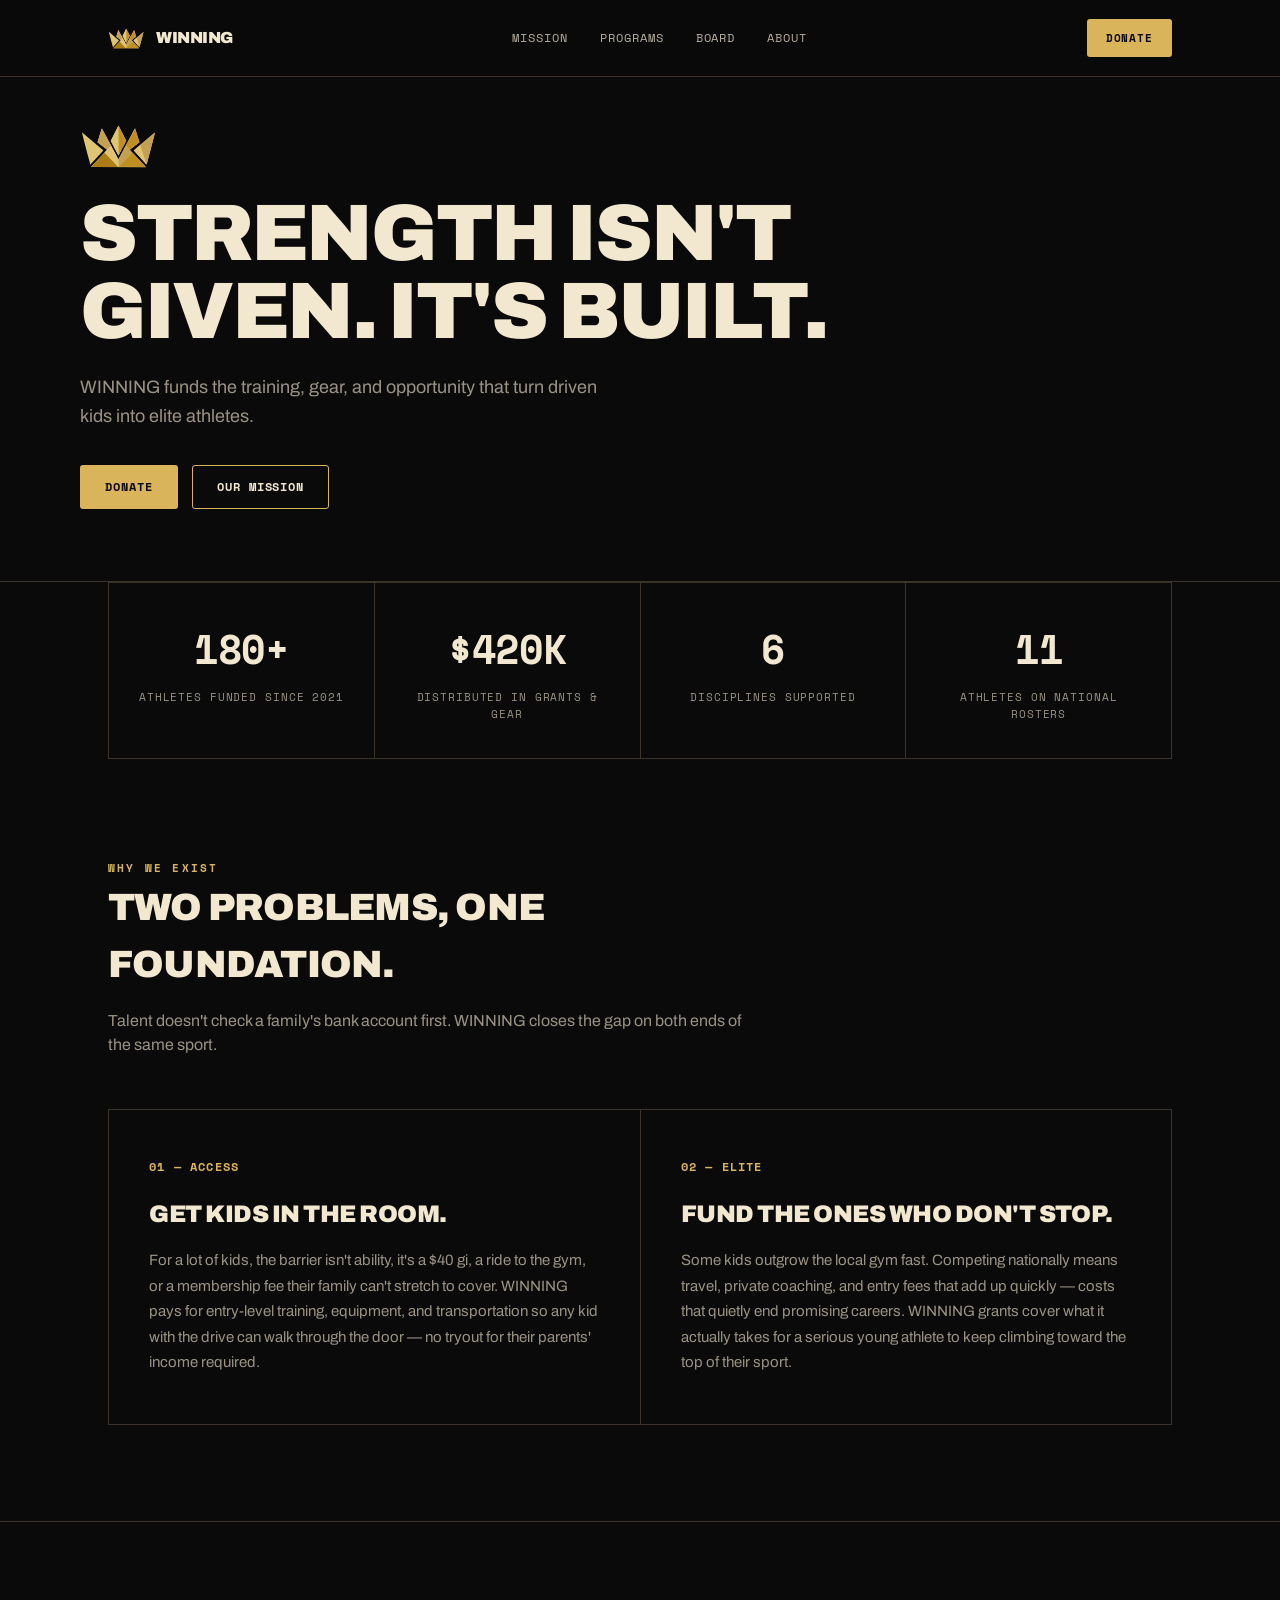
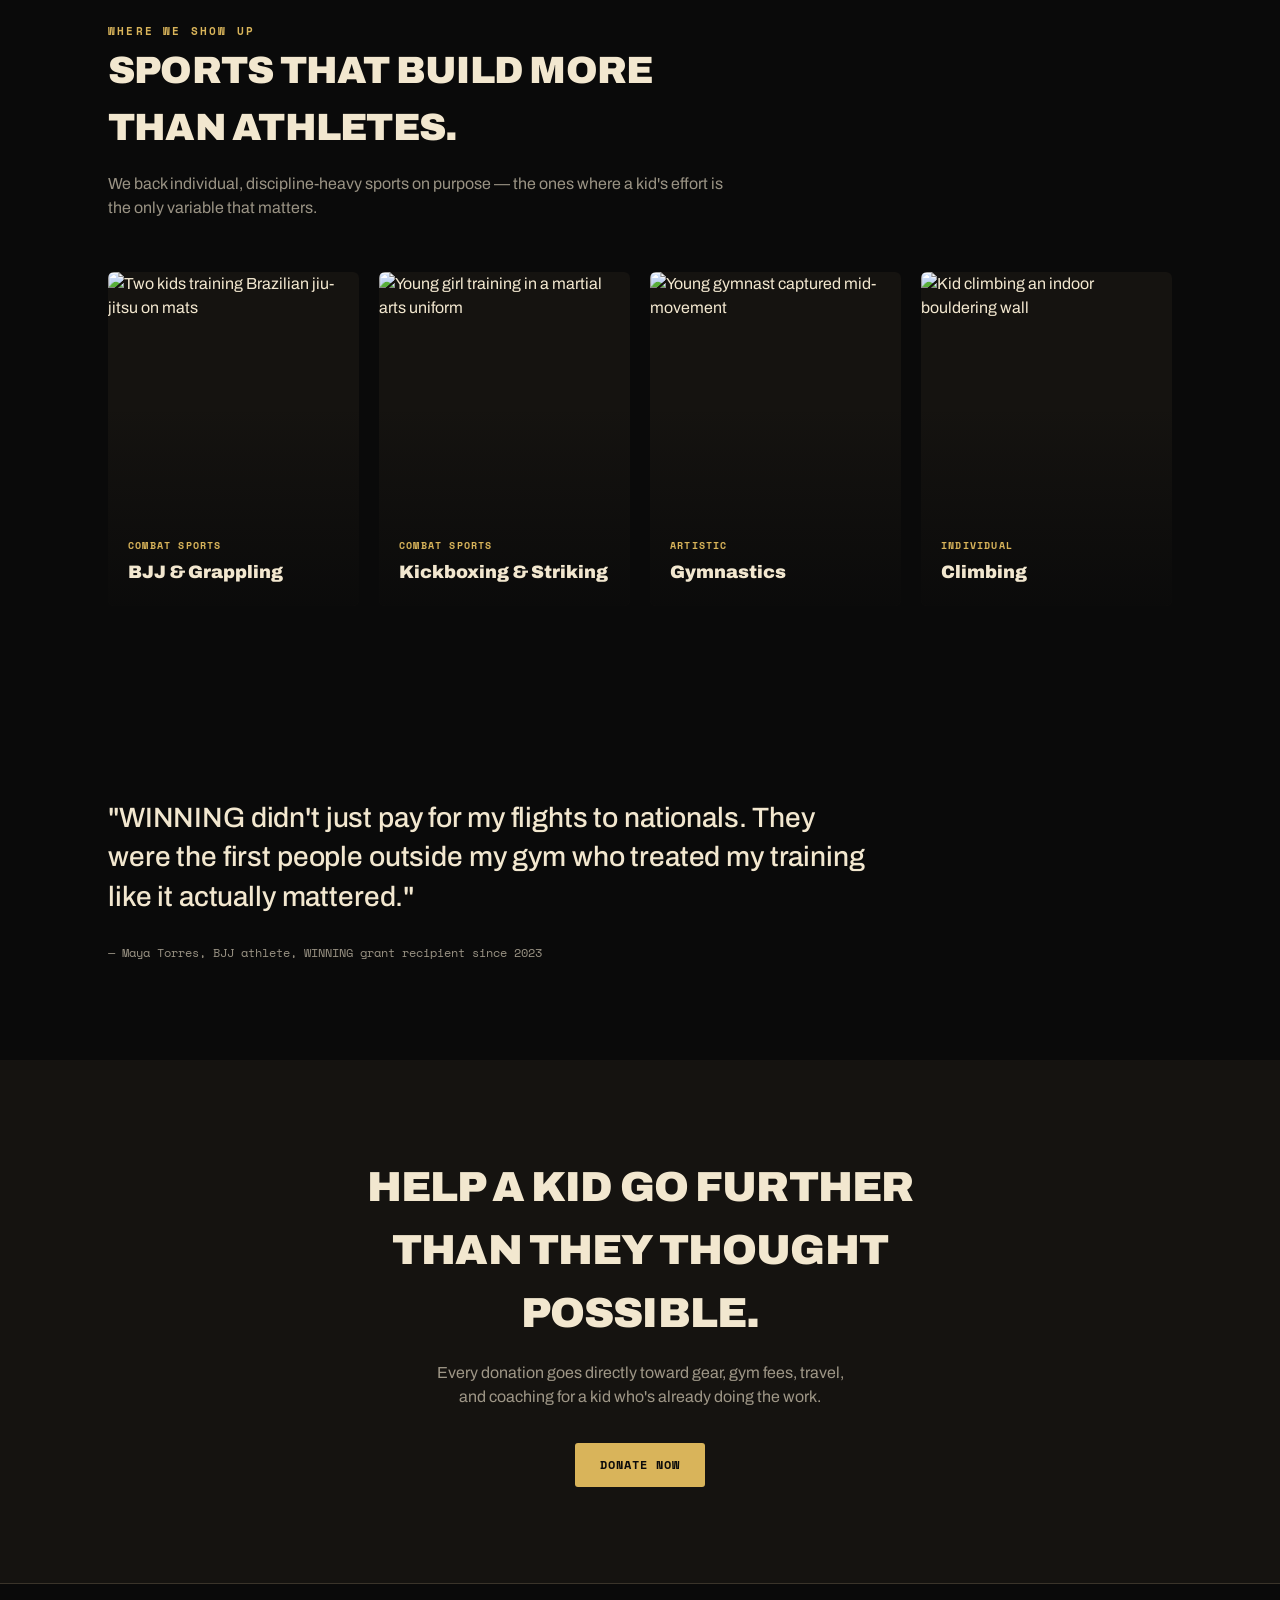
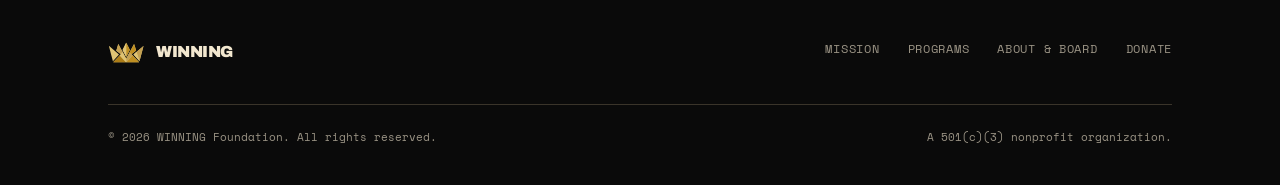
==== commit b5b3dbdf: "Add files via upload" ====
--- a/index.html
+++ b/index.html
@@ -5,6 +5,10 @@
 <meta name="viewport" content="width=device-width, initial-scale=1.0">
 <title>WINNING</title>
 <meta name="description" content="WINNING funds access and elite-level opportunity for young athletes in combat sports, gymnastics, and climbing.">
+<link rel="icon" type="image/svg+xml" href="favicon.svg">
+<link rel="icon" type="image/png" sizes="32x32" href="favicon-32.png">
+<link rel="icon" type="image/png" sizes="16x16" href="favicon-16.png">
+<link rel="apple-touch-icon" sizes="180x180" href="apple-touch-icon.png">
 <link rel="preconnect" href="https://fonts.googleapis.com">
 <link rel="preconnect" href="https://fonts.gstatic.com" crossorigin>
 <link href="https://fonts.googleapis.com/css2?family=Archivo:wght@400;500;700;900&family=Space+Mono:wght@400;700&display=swap" rel="stylesheet">
@@ -15,16 +19,12 @@
 <svg width="0" height="0" style="position:absolute" aria-hidden="true" focusable="false">
   <defs>
     <g id="crownMark">
-      <polygon fill="#E3BC5B" points="30,240 60,140 60,240"/>
-      <polygon fill="#D9B45A" points="60,140 107,180 107,240 60,240"/>
-      <polygon fill="#E3BC5B" points="107,180 155,90 155,240 107,240"/>
-      <polygon fill="#D9B45A" points="155,90 202,180 202,240 155,240"/>
-      <polygon fill="#E3BC5B" points="202,180 250,40 250,240 202,240"/>
-      <polygon fill="#D9B45A" points="250,40 298,180 298,240 250,240"/>
-      <polygon fill="#E3BC5B" points="298,180 345,90 345,240 298,240"/>
-      <polygon fill="#D9B45A" points="345,90 393,180 393,240 345,240"/>
-      <polygon fill="#E3BC5B" points="393,180 440,140 440,240 393,240"/>
-      <polygon fill="#D9B45A" points="440,140 470,240 440,240"/>
+      <path fill="#dfc474" fill-rule="evenodd" d="M658.52 62.30L660.69 61.58L665.76 69.55L791.82 318.76L791.82 327.45L778.78 347.73L759.94 389.75L752.70 398.44L671.56 557.82L659.24 575.93L526.67 324.55Z M373.09 110.12L380.33 117.36L629.54 582.45L642.58 611.43L659.24 638.24L938.16 117.36L946.12 109.39L1020.74 347.73L860.64 471.61L855.57 479.58L1104.78 741.83L1129.41 772.26L1122.89 774.43L189.80 772.98L190.53 767.91L213.71 741.83L464.37 478.13L299.20 349.18Z M32.60 179.66L42.02 184.73L397.72 486.83L381.78 508.56L178.21 730.96L174.59 727.34L165.90 686.77L123.88 537.54Z M1285.89 179.66L1282.99 199.95L1201.85 511.46L1143.90 727.34L1140.28 729.52L922.22 488.28L1025.81 397.72Z"/>
+      <path fill="#ac7d17" fill-rule="evenodd" d="M422.35 525.95L425.25 525.95L516.53 621.57L656.35 771.53L190.53 770.81Z"/>
+      <path fill="#bf8f22" fill-rule="evenodd" d="M659.97 68.10L701.99 147.79L701.99 153.58L717.92 178.21L717.92 184.01L757.04 255.00L762.84 272.39L777.33 295.57L778.78 304.27L788.92 318.76L788.92 326.00L781.68 334.69L783.12 337.59L778.78 340.49L774.43 354.98L765.74 365.12L767.19 368.02L757.04 388.30L749.80 397.00L744.00 412.93L710.68 470.89L706.33 485.38L699.09 492.62L690.40 515.80L683.15 521.60L684.60 525.95L660.69 568.69Z M942.50 115.91L946.12 115.19L948.30 118.81L948.30 127.50L956.99 147.79L1017.84 347.73L993.94 367.29L989.59 367.29L985.24 374.54L954.82 397.72L949.02 399.17L947.57 403.52L928.74 418.00L925.84 416.56L926.56 418.73L909.90 432.49L901.21 432.49L904.83 434.67L896.86 442.64L851.95 477.41L794.72 417.28L796.16 414.38L787.47 408.59L788.92 401.34L797.61 385.40L801.24 381.78L803.41 383.96L803.41 373.81L815.00 352.08L819.35 350.63L820.80 341.94L846.88 292.68L849.05 290.50L850.50 294.85L852.67 292.68L851.22 285.43L858.47 270.94L864.26 260.80L866.44 262.97L868.61 260.80L868.61 253.56L877.30 236.17L884.55 228.92L883.10 224.58L894.69 208.64L910.63 173.87L916.42 173.87L914.97 165.17L928.01 143.44L932.36 141.99L930.91 136.20Z M893.24 525.95L896.86 525.22L901.93 530.29L899.04 531.74L900.48 536.09L904.11 533.92L925.12 554.92L925.12 559.27L929.46 559.27L1116.37 757.77L1125.79 771.53L661.42 769.36Z"/>
+      <path fill="#c3a052" fill-rule="evenodd" d="M658.52 63.75L661.42 65.20L659.97 567.96L665.76 563.62L660.69 573.04L658.52 572.31Z M373.09 111.56L532.47 405.69L466.54 477.41L300.64 347.73Z M1284.44 181.11L1258.36 289.78L1141.72 728.07L1032.33 395.55Z M786.02 407.14L896.14 524.50L660.69 771.53L659.97 641.86Z"/>
+      <path fill="#dfc474" fill-rule="evenodd" d="M657.07 66.65L657.80 571.59L575.93 415.83L578.83 408.59L576.66 407.86L574.48 412.93L560.00 385.40L561.44 381.06L558.55 382.51L545.51 357.88L548.40 353.53L544.06 354.98L545.51 350.63L542.61 352.08L528.12 323.10Z M1030.88 397.00L1033.78 397.00L1046.82 436.12L1137.38 722.27L1127.96 715.75L1100.43 680.98L1059.86 640.41L925.12 489.72L928.74 483.20Z M531.02 408.59L629.54 588.25L654.17 638.96L659.97 643.31L659.97 770.81L657.80 772.98L192.70 772.98L658.52 770.81L425.25 525.95L431.04 515.80L446.26 503.49L468.72 478.13L470.16 472.34Z"/>
+      <path fill="#dbcc9f" fill-rule="evenodd" d="M1023.64 401.34L1026.54 401.34L1015.67 412.21L968.58 449.16Z M965.68 450.60L925.12 486.83L930.19 497.69L922.22 488.28Z M465.82 478.13L468.72 478.13L448.43 501.32L431.04 515.80L429.60 521.60L417.28 529.57Z"/>
     </g>
   </defs>
 </svg>
@@ -32,7 +32,7 @@
 <nav class="nav">
   <div class="wrap">
     <a href="index.html" class="brand">
-      <svg class="crown-svg" viewBox="0 0 500 280">
+      <svg class="crown-svg" viewBox="0 0 1304 800">
         <use href="#crownMark"/>
       </svg>
       <span class="word">WINNING</span>
@@ -49,7 +49,7 @@
 
 <header class="hero" style="background-image:url('https://images.unsplash.com/photo-1767987656450-13e423052ed3?auto=format&fit=crop&w=1800&q=80'); background-position:center 30%;">
   <div class="wrap hero-inner">
-    <svg class="hero-crown crown-svg" viewBox="0 0 500 280">
+    <svg class="hero-crown crown-svg" viewBox="0 0 1304 800">
       <use href="#crownMark"/>
     </svg>
     <h1>Strength isn't given. It's built.</h1>
@@ -157,7 +157,7 @@
   <div class="wrap">
     <div class="footer-top">
       <a href="index.html" class="brand">
-        <svg class="crown-svg" viewBox="0 0 500 280">
+        <svg class="crown-svg" viewBox="0 0 1304 800">
           <use href="#crownMark"/>
         </svg>
         <span class="word">WINNING</span>
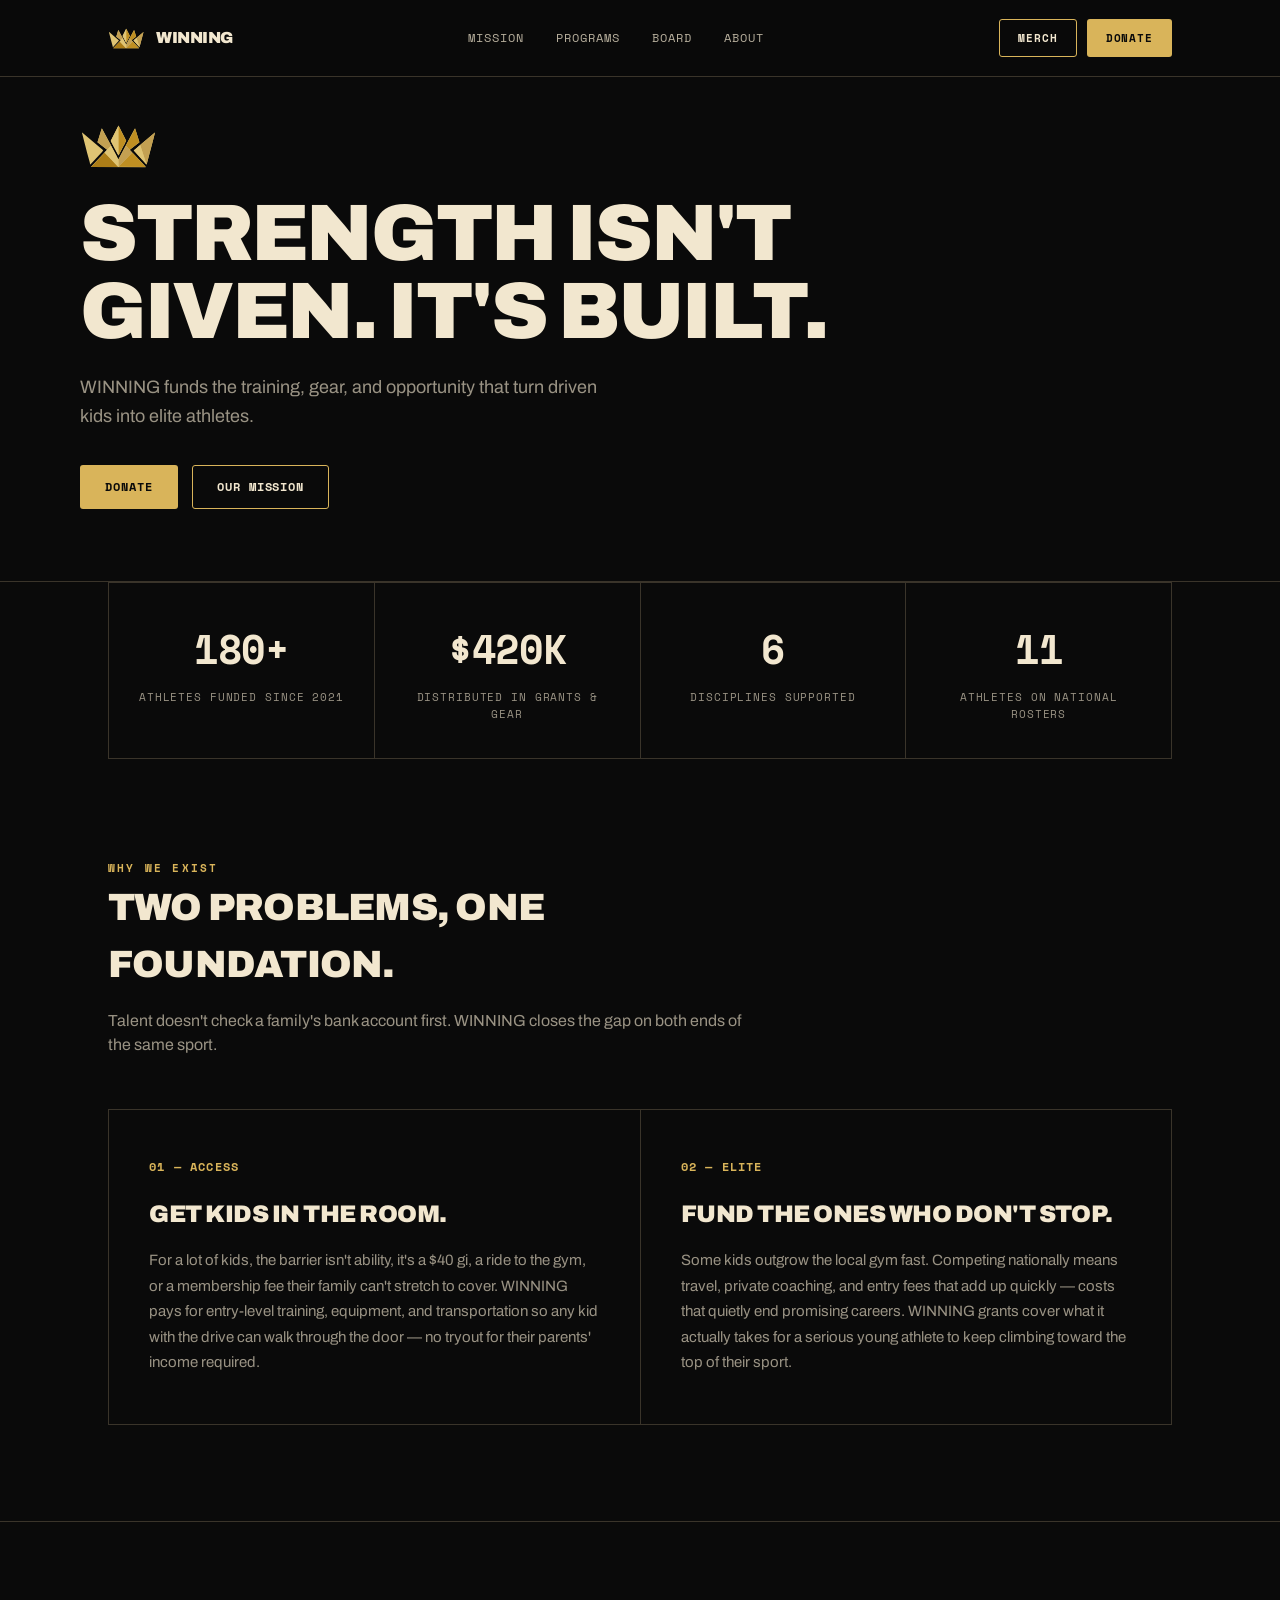
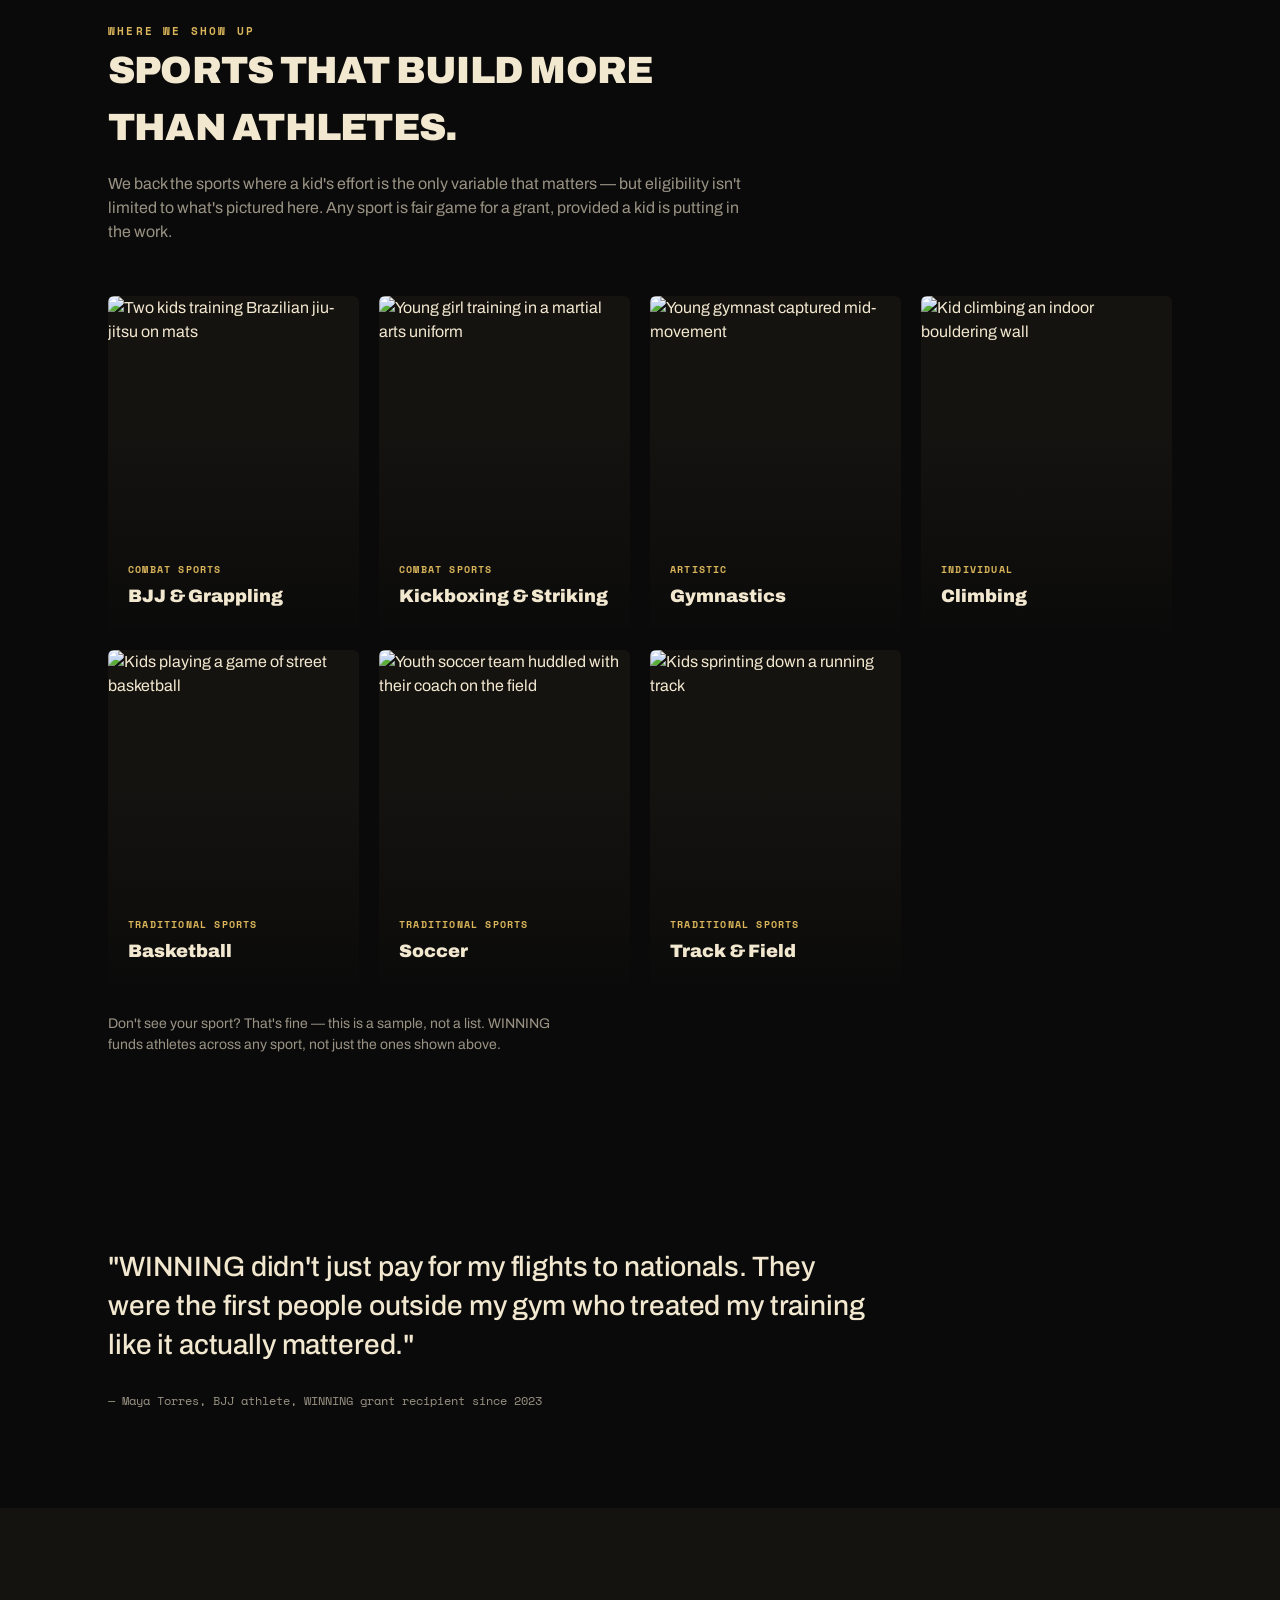
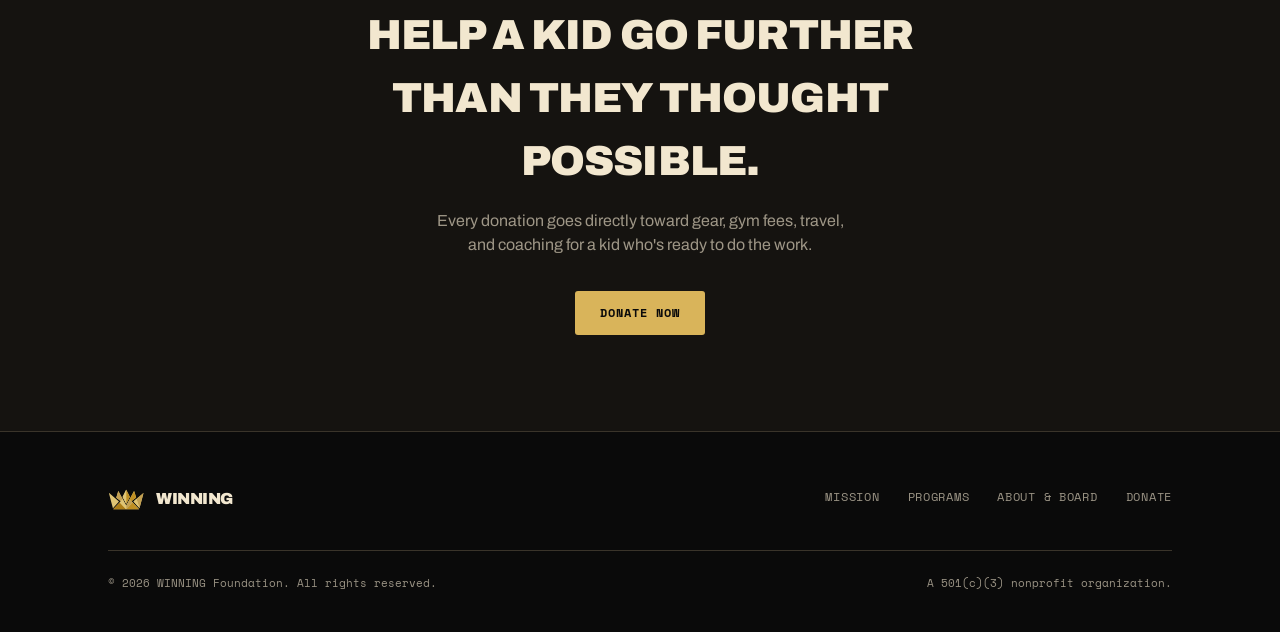
==== commit 683e9f34: "Add files via upload" ====
--- a/index.html
+++ b/index.html
@@ -43,7 +43,10 @@
       <a href="about.html#board">Board</a>
       <a href="about.html">About</a>
     </div>
-    <a href="#donate" class="btn btn-solid btn-sm">Donate</a>
+    <div class="nav-ctas">
+      <a href="index.html" class="btn btn-outline btn-sm">Merch</a>
+      <a href="#donate" class="btn btn-solid btn-sm">Donate</a>
+    </div>
   </div>
 </nav>
 
@@ -101,7 +104,7 @@
     <div class="section-head">
       <span class="eyebrow">Where we show up</span>
       <h2>Sports that build more than athletes.</h2>
-      <p>We back individual, discipline-heavy sports on purpose — the ones where a kid's effort is the only variable that matters.</p>
+      <p>We back the sports where a kid's effort is the only variable that matters — but eligibility isn't limited to what's pictured here. Any sport is fair game for a grant, provided a kid is putting in the work.</p>
     </div>
     <div class="card-grid">
       <div class="p-card">
@@ -132,7 +135,29 @@
           <h4>Climbing</h4>
         </div>
       </div>
-    </div>
+      <div class="p-card">
+        <img src="https://images.unsplash.com/photo-1559838831-d8fbd8af6469?auto=format&fit=crop&w=800&q=80" alt="Kids playing a game of street basketball">
+        <div class="p-card-label">
+          <span class="tag">Traditional Sports</span>
+          <h4>Basketball</h4>
+        </div>
+      </div>
+      <div class="p-card">
+        <img src="https://images.unsplash.com/photo-1526232761682-d26e03ac148e?auto=format&fit=crop&w=800&q=80" alt="Youth soccer team huddled with their coach on the field">
+        <div class="p-card-label">
+          <span class="tag">Traditional Sports</span>
+          <h4>Soccer</h4>
+        </div>
+      </div>
+      <div class="p-card">
+        <img src="https://images.unsplash.com/photo-1700914297434-4dad8d710262?auto=format&fit=crop&w=800&q=80" alt="Kids sprinting down a running track">
+        <div class="p-card-label">
+          <span class="tag">Traditional Sports</span>
+          <h4>Track &amp; Field</h4>
+        </div>
+      </div>
+    </div>
+    <p class="programs-note">Don't see your sport? That's fine — this is a sample, not a list. WINNING funds athletes across any sport, not just the ones shown above.</p>
   </div>
 </section>
 
@@ -148,7 +173,7 @@
 <section id="donate" class="cta-band">
   <div class="wrap">
     <h2>Help a kid go further than they thought possible.</h2>
-    <p>Every donation goes directly toward gear, gym fees, travel, and coaching for a kid who's already doing the work.</p>
+    <p>Every donation goes directly toward gear, gym fees, travel, and coaching for a kid who's ready to do the work.</p>
     <a href="#" class="btn btn-solid">Donate Now</a>
   </div>
 </section>
--- a/styles.css
+++ b/styles.css
@@ -49,11 +49,13 @@
 }
 .nav .wrap{ display:flex; align-items:center; justify-content:space-between; height:76px; }
 .brand{ display:flex; align-items:center; gap:12px; }
-.brand svg{ width:36px; height:auto; flex-shrink:0; }
+.brand svg{ width:36px; height:auto; flex-shrink:0; display:block; }
 .brand .word{
   font-family:var(--font-display); font-weight:900; letter-spacing:-.03em; font-size:16px; color:var(--bone);
+  line-height:1;
 }
 .nav-links{ display:flex; align-items:center; gap:32px; }
+.nav-ctas{ display:flex; align-items:center; gap:10px; }
 .nav-links a{
   font-family:var(--font-mono); font-size:12px; letter-spacing:.08em; text-transform:uppercase;
   color:var(--bone); opacity:.75; transition:opacity .15s, color .15s;
@@ -148,6 +150,7 @@
   color:var(--crown); font-weight:700; display:block; margin-bottom:6px;
 }
 .p-card-label h4{ font-family:var(--font-display); font-weight:900; margin:0; font-size:18px; color:var(--bone); }
+.programs-note{ margin:28px 0 0; font-size:14px; color:var(--muted); max-width:56ch; }
 
 /* stats */
 .stats-band{ padding:0; }
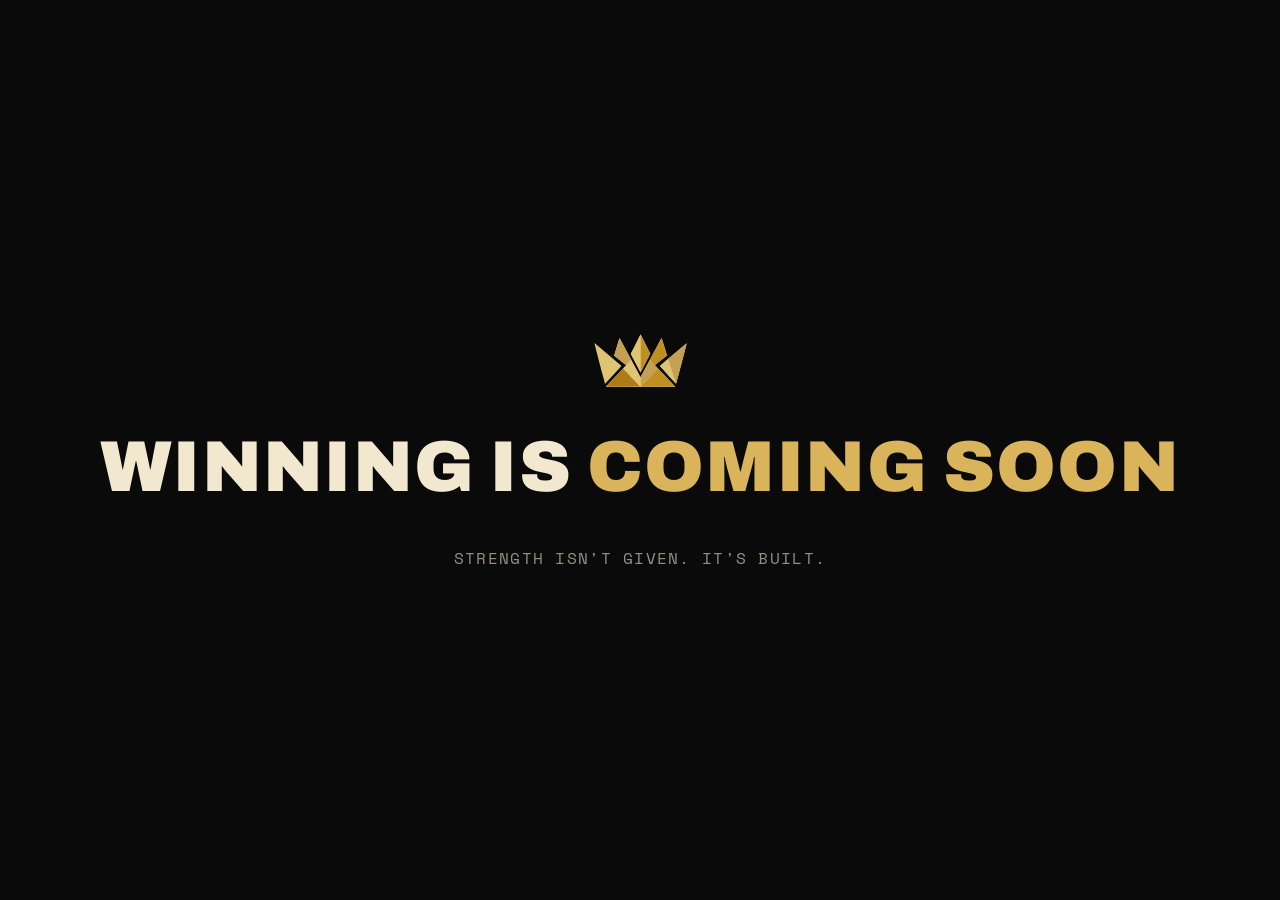
==== commit 26027bb4: "Add files via upload" ====
--- a/index.html
+++ b/index.html
@@ -3,7 +3,7 @@
 <head>
 <meta charset="UTF-8">
 <meta name="viewport" content="width=device-width, initial-scale=1.0">
-<title>WINNING</title>
+<title>WINNING — Coming Soon</title>
 <meta name="description" content="WINNING funds access and elite-level opportunity for young athletes in combat sports, gymnastics, and climbing.">
 <link rel="icon" type="image/svg+xml" href="favicon.svg">
 <link rel="icon" type="image/png" sizes="32x32" href="favicon-32.png">
@@ -11,195 +11,102 @@
 <link rel="apple-touch-icon" sizes="180x180" href="apple-touch-icon.png">
 <link rel="preconnect" href="https://fonts.googleapis.com">
 <link rel="preconnect" href="https://fonts.gstatic.com" crossorigin>
-<link href="https://fonts.googleapis.com/css2?family=Archivo:wght@400;500;700;900&family=Space+Mono:wght@400;700&display=swap" rel="stylesheet">
-<link rel="stylesheet" href="styles.css">
+<link href="https://fonts.googleapis.com/css2?family=Archivo:wght@400;700;900&family=Space+Mono:wght@400;700&display=swap" rel="stylesheet">
+<style>
+  :root {
+    --ink: #0a0a0a;
+    --crown-gold: #d9b45a;
+    --light-gold: #e3bc5b;
+    --bone: #f2e7cf;
+    --slate-gold: #3a342a;
+  }
+
+  * { box-sizing: border-box; }
+
+  html, body {
+    margin: 0;
+    padding: 0;
+    height: 100%;
+    background: var(--ink);
+  }
+
+  body {
+    display: flex;
+    flex-direction: column;
+    align-items: center;
+    justify-content: center;
+    min-height: 100svh;
+    gap: clamp(1.5rem, 4vw, 2.5rem);
+    padding: 2rem;
+    text-align: center;
+  }
+
+  .crown {
+    width: clamp(3.5rem, 8vw, 6rem);
+    height: auto;
+    opacity: 0;
+    transform: translateY(0.6rem);
+    animation: reveal 0.7s cubic-bezier(0.2, 0.7, 0.2, 1) forwards;
+    animation-delay: 0.05s;
+  }
+
+  h1 {
+    margin: 0;
+    font-family: 'Archivo', Arial, sans-serif;
+    font-weight: 900;
+    text-transform: uppercase;
+    letter-spacing: 0.02em;
+    font-size: clamp(2.25rem, 7vw, 4.5rem);
+    color: var(--bone);
+    opacity: 0;
+    transform: translateY(0.6rem);
+    animation: reveal 0.7s cubic-bezier(0.2, 0.7, 0.2, 1) forwards;
+    animation-delay: 0.18s;
+  }
+
+  h1 .accent {
+    color: var(--crown-gold);
+  }
+
+  p.utility {
+    margin: 0;
+    font-family: 'Space Mono', 'SFMono-Regular', Consolas, monospace;
+    font-size: clamp(0.85rem, 1.6vw, 1rem);
+    letter-spacing: 0.08em;
+    text-transform: uppercase;
+    color: rgba(242, 231, 207, 0.6);
+    opacity: 0;
+    transform: translateY(0.6rem);
+    animation: reveal 0.7s cubic-bezier(0.2, 0.7, 0.2, 1) forwards;
+    animation-delay: 0.3s;
+  }
+
+  @keyframes reveal {
+    to { opacity: 1; transform: translateY(0); }
+  }
+
+  @media (prefers-reduced-motion: reduce) {
+    .crown, h1, p.utility {
+      animation: none;
+      opacity: 1;
+      transform: none;
+    }
+  }
+</style>
 </head>
 <body>
 
-<svg width="0" height="0" style="position:absolute" aria-hidden="true" focusable="false">
-  <defs>
-    <g id="crownMark">
-      <path fill="#dfc474" fill-rule="evenodd" d="M658.52 62.30L660.69 61.58L665.76 69.55L791.82 318.76L791.82 327.45L778.78 347.73L759.94 389.75L752.70 398.44L671.56 557.82L659.24 575.93L526.67 324.55Z M373.09 110.12L380.33 117.36L629.54 582.45L642.58 611.43L659.24 638.24L938.16 117.36L946.12 109.39L1020.74 347.73L860.64 471.61L855.57 479.58L1104.78 741.83L1129.41 772.26L1122.89 774.43L189.80 772.98L190.53 767.91L213.71 741.83L464.37 478.13L299.20 349.18Z M32.60 179.66L42.02 184.73L397.72 486.83L381.78 508.56L178.21 730.96L174.59 727.34L165.90 686.77L123.88 537.54Z M1285.89 179.66L1282.99 199.95L1201.85 511.46L1143.90 727.34L1140.28 729.52L922.22 488.28L1025.81 397.72Z"/>
-      <path fill="#ac7d17" fill-rule="evenodd" d="M422.35 525.95L425.25 525.95L516.53 621.57L656.35 771.53L190.53 770.81Z"/>
-      <path fill="#bf8f22" fill-rule="evenodd" d="M659.97 68.10L701.99 147.79L701.99 153.58L717.92 178.21L717.92 184.01L757.04 255.00L762.84 272.39L777.33 295.57L778.78 304.27L788.92 318.76L788.92 326.00L781.68 334.69L783.12 337.59L778.78 340.49L774.43 354.98L765.74 365.12L767.19 368.02L757.04 388.30L749.80 397.00L744.00 412.93L710.68 470.89L706.33 485.38L699.09 492.62L690.40 515.80L683.15 521.60L684.60 525.95L660.69 568.69Z M942.50 115.91L946.12 115.19L948.30 118.81L948.30 127.50L956.99 147.79L1017.84 347.73L993.94 367.29L989.59 367.29L985.24 374.54L954.82 397.72L949.02 399.17L947.57 403.52L928.74 418.00L925.84 416.56L926.56 418.73L909.90 432.49L901.21 432.49L904.83 434.67L896.86 442.64L851.95 477.41L794.72 417.28L796.16 414.38L787.47 408.59L788.92 401.34L797.61 385.40L801.24 381.78L803.41 383.96L803.41 373.81L815.00 352.08L819.35 350.63L820.80 341.94L846.88 292.68L849.05 290.50L850.50 294.85L852.67 292.68L851.22 285.43L858.47 270.94L864.26 260.80L866.44 262.97L868.61 260.80L868.61 253.56L877.30 236.17L884.55 228.92L883.10 224.58L894.69 208.64L910.63 173.87L916.42 173.87L914.97 165.17L928.01 143.44L932.36 141.99L930.91 136.20Z M893.24 525.95L896.86 525.22L901.93 530.29L899.04 531.74L900.48 536.09L904.11 533.92L925.12 554.92L925.12 559.27L929.46 559.27L1116.37 757.77L1125.79 771.53L661.42 769.36Z"/>
-      <path fill="#c3a052" fill-rule="evenodd" d="M658.52 63.75L661.42 65.20L659.97 567.96L665.76 563.62L660.69 573.04L658.52 572.31Z M373.09 111.56L532.47 405.69L466.54 477.41L300.64 347.73Z M1284.44 181.11L1258.36 289.78L1141.72 728.07L1032.33 395.55Z M786.02 407.14L896.14 524.50L660.69 771.53L659.97 641.86Z"/>
-      <path fill="#dfc474" fill-rule="evenodd" d="M657.07 66.65L657.80 571.59L575.93 415.83L578.83 408.59L576.66 407.86L574.48 412.93L560.00 385.40L561.44 381.06L558.55 382.51L545.51 357.88L548.40 353.53L544.06 354.98L545.51 350.63L542.61 352.08L528.12 323.10Z M1030.88 397.00L1033.78 397.00L1046.82 436.12L1137.38 722.27L1127.96 715.75L1100.43 680.98L1059.86 640.41L925.12 489.72L928.74 483.20Z M531.02 408.59L629.54 588.25L654.17 638.96L659.97 643.31L659.97 770.81L657.80 772.98L192.70 772.98L658.52 770.81L425.25 525.95L431.04 515.80L446.26 503.49L468.72 478.13L470.16 472.34Z"/>
-      <path fill="#dbcc9f" fill-rule="evenodd" d="M1023.64 401.34L1026.54 401.34L1015.67 412.21L968.58 449.16Z M965.68 450.60L925.12 486.83L930.19 497.69L922.22 488.28Z M465.82 478.13L468.72 478.13L448.43 501.32L431.04 515.80L429.60 521.60L417.28 529.57Z"/>
-    </g>
-  </defs>
+<svg class="crown" viewBox="0 0 1304 800" role="img" aria-label="WINNING crown mark">
+  <path fill="#dfc474" fill-rule="evenodd" d="M658.52 62.30L660.69 61.58L665.76 69.55L791.82 318.76L791.82 327.45L778.78 347.73L759.94 389.75L752.70 398.44L671.56 557.82L659.24 575.93L526.67 324.55Z M373.09 110.12L380.33 117.36L629.54 582.45L642.58 611.43L659.24 638.24L938.16 117.36L946.12 109.39L1020.74 347.73L860.64 471.61L855.57 479.58L1104.78 741.83L1129.41 772.26L1122.89 774.43L189.80 772.98L190.53 767.91L213.71 741.83L464.37 478.13L299.20 349.18Z M32.60 179.66L42.02 184.73L397.72 486.83L381.78 508.56L178.21 730.96L174.59 727.34L165.90 686.77L123.88 537.54Z M1285.89 179.66L1282.99 199.95L1201.85 511.46L1143.90 727.34L1140.28 729.52L922.22 488.28L1025.81 397.72Z"></path>
+  <path fill="#ac7d17" fill-rule="evenodd" d="M422.35 525.95L425.25 525.95L516.53 621.57L656.35 771.53L190.53 770.81Z"></path>
+  <path fill="#bf8f22" fill-rule="evenodd" d="M659.97 68.10L701.99 147.79L701.99 153.58L717.92 178.21L717.92 184.01L757.04 255.00L762.84 272.39L777.33 295.57L778.78 304.27L788.92 318.76L788.92 326.00L781.68 334.69L783.12 337.59L778.78 340.49L774.43 354.98L765.74 365.12L767.19 368.02L757.04 388.30L749.80 397.00L744.00 412.93L710.68 470.89L706.33 485.38L699.09 492.62L690.40 515.80L683.15 521.60L684.60 525.95L660.69 568.69Z M942.50 115.91L946.12 115.19L948.30 118.81L948.30 127.50L956.99 147.79L1017.84 347.73L993.94 367.29L989.59 367.29L985.24 374.54L954.82 397.72L949.02 399.17L947.57 403.52L928.74 418.00L925.84 416.56L926.56 418.73L909.90 432.49L901.21 432.49L904.83 434.67L896.86 442.64L851.95 477.41L794.72 417.28L796.16 414.38L787.47 408.59L788.92 401.34L797.61 385.40L801.24 381.78L803.41 383.96L803.41 373.81L815.00 352.08L819.35 350.63L820.80 341.94L846.88 292.68L849.05 290.50L850.50 294.85L852.67 292.68L851.22 285.43L858.47 270.94L864.26 260.80L866.44 262.97L868.61 260.80L868.61 253.56L877.30 236.17L884.55 228.92L883.10 224.58L894.69 208.64L910.63 173.87L916.42 173.87L914.97 165.17L928.01 143.44L932.36 141.99L930.91 136.20Z M893.24 525.95L896.86 525.22L901.93 530.29L899.04 531.74L900.48 536.09L904.11 533.92L925.12 554.92L925.12 559.27L929.46 559.27L1116.37 757.77L1125.79 771.53L661.42 769.36Z"></path>
+  <path fill="#c3a052" fill-rule="evenodd" d="M658.52 63.75L661.42 65.20L659.97 567.96L665.76 563.62L660.69 573.04L658.52 572.31Z M373.09 111.56L532.47 405.69L466.54 477.41L300.64 347.73Z M1284.44 181.11L1258.36 289.78L1141.72 728.07L1032.33 395.55Z M786.02 407.14L896.14 524.50L660.69 771.53L659.97 641.86Z"></path>
+  <path fill="#dfc474" fill-rule="evenodd" d="M657.07 66.65L657.80 571.59L575.93 415.83L578.83 408.59L576.66 407.86L574.48 412.93L560.00 385.40L561.44 381.06L558.55 382.51L545.51 357.88L548.40 353.53L544.06 354.98L545.51 350.63L542.61 352.08L528.12 323.10Z M1030.88 397.00L1033.78 397.00L1046.82 436.12L1137.38 722.27L1127.96 715.75L1100.43 680.98L1059.86 640.41L925.12 489.72L928.74 483.20Z M531.02 408.59L629.54 588.25L654.17 638.96L659.97 643.31L659.97 770.81L657.80 772.98L192.70 772.98L658.52 770.81L425.25 525.95L431.04 515.80L446.26 503.49L468.72 478.13L470.16 472.34Z"></path>
+  <path fill="#dbcc9f" fill-rule="evenodd" d="M1023.64 401.34L1026.54 401.34L1015.67 412.21L968.58 449.16Z M965.68 450.60L925.12 486.83L930.19 497.69L922.22 488.28Z M465.82 478.13L468.72 478.13L448.43 501.32L431.04 515.80L429.60 521.60L417.28 529.57Z"></path>
 </svg>
 
-<nav class="nav">
-  <div class="wrap">
-    <a href="index.html" class="brand">
-      <svg class="crown-svg" viewBox="0 0 1304 800">
-        <use href="#crownMark"/>
-      </svg>
-      <span class="word">WINNING</span>
-    </a>
-    <div class="nav-links">
-      <a href="index.html#mission">Mission</a>
-      <a href="index.html#programs">Programs</a>
-      <a href="about.html#board">Board</a>
-      <a href="about.html">About</a>
-    </div>
-    <div class="nav-ctas">
-      <a href="index.html" class="btn btn-outline btn-sm">Merch</a>
-      <a href="#donate" class="btn btn-solid btn-sm">Donate</a>
-    </div>
-  </div>
-</nav>
-
-<header class="hero" style="background-image:url('https://images.unsplash.com/photo-1767987656450-13e423052ed3?auto=format&fit=crop&w=1800&q=80'); background-position:center 30%;">
-  <div class="wrap hero-inner">
-    <svg class="hero-crown crown-svg" viewBox="0 0 1304 800">
-      <use href="#crownMark"/>
-    </svg>
-    <h1>Strength isn't given. It's built.</h1>
-    <p>WINNING funds the training, gear, and opportunity that turn driven kids into elite athletes.</p>
-    <div class="hero-ctas">
-      <a href="#donate" class="btn btn-solid">Donate</a>
-      <a href="about.html" class="btn btn-outline">Our Mission</a>
-    </div>
-  </div>
-</header>
-
-<section class="stats-band border-top">
-  <div class="wrap">
-    <div class="stats">
-      <div class="stat"><div class="n">180+</div><div class="l">Athletes funded since 2021</div></div>
-      <div class="stat"><div class="n">$420K</div><div class="l">Distributed in grants &amp; gear</div></div>
-      <div class="stat"><div class="n">6</div><div class="l">Disciplines supported</div></div>
-      <div class="stat"><div class="n">11</div><div class="l">Athletes on national rosters</div></div>
-    </div>
-  </div>
-</section>
-
-<section id="mission">
-  <div class="wrap">
-    <div class="section-head">
-      <span class="eyebrow">Why we exist</span>
-      <h2>Two problems, one foundation.</h2>
-      <p>Talent doesn't check a family's bank account first. WINNING closes the gap on both ends of the same sport.</p>
-    </div>
-  </div>
-  <div class="wrap">
-    <div class="pillars">
-      <div class="pillar">
-        <div class="num">01 — ACCESS</div>
-        <h3>Get kids in the room.</h3>
-        <p>For a lot of kids, the barrier isn't ability, it's a $40 gi, a ride to the gym, or a membership fee their family can't stretch to cover. WINNING pays for entry-level training, equipment, and transportation so any kid with the drive can walk through the door — no tryout for their parents' income required.</p>
-      </div>
-      <div class="pillar">
-        <div class="num">02 — ELITE</div>
-        <h3>Fund the ones who don't stop.</h3>
-        <p>Some kids outgrow the local gym fast. Competing nationally means travel, private coaching, and entry fees that add up quickly — costs that quietly end promising careers. WINNING grants cover what it actually takes for a serious young athlete to keep climbing toward the top of their sport.</p>
-      </div>
-    </div>
-  </div>
-</section>
-
-<section id="programs" class="border-top">
-  <div class="wrap">
-    <div class="section-head">
-      <span class="eyebrow">Where we show up</span>
-      <h2>Sports that build more than athletes.</h2>
-      <p>We back the sports where a kid's effort is the only variable that matters — but eligibility isn't limited to what's pictured here. Any sport is fair game for a grant, provided a kid is putting in the work.</p>
-    </div>
-    <div class="card-grid">
-      <div class="p-card">
-        <img src="https://images.unsplash.com/photo-1542937307-e90d0cc07237?auto=format&fit=crop&w=800&q=80" alt="Two kids training Brazilian jiu-jitsu on mats">
-        <div class="p-card-label">
-          <span class="tag">Combat Sports</span>
-          <h4>BJJ &amp; Grappling</h4>
-        </div>
-      </div>
-      <div class="p-card">
-        <img src="https://images.unsplash.com/photo-1769095215069-5dbecbff1cc4?auto=format&fit=crop&w=800&q=80" alt="Young girl training in a martial arts uniform">
-        <div class="p-card-label">
-          <span class="tag">Combat Sports</span>
-          <h4>Kickboxing &amp; Striking</h4>
-        </div>
-      </div>
-      <div class="p-card">
-        <img src="https://images.unsplash.com/photo-1743076851851-0762b336b56d?auto=format&fit=crop&w=800&q=80" alt="Young gymnast captured mid-movement">
-        <div class="p-card-label">
-          <span class="tag">Artistic</span>
-          <h4>Gymnastics</h4>
-        </div>
-      </div>
-      <div class="p-card">
-        <img src="https://images.unsplash.com/photo-1509398484917-2a5b6439feef?auto=format&fit=crop&w=800&q=80" alt="Kid climbing an indoor bouldering wall">
-        <div class="p-card-label">
-          <span class="tag">Individual</span>
-          <h4>Climbing</h4>
-        </div>
-      </div>
-      <div class="p-card">
-        <img src="https://images.unsplash.com/photo-1559838831-d8fbd8af6469?auto=format&fit=crop&w=800&q=80" alt="Kids playing a game of street basketball">
-        <div class="p-card-label">
-          <span class="tag">Traditional Sports</span>
-          <h4>Basketball</h4>
-        </div>
-      </div>
-      <div class="p-card">
-        <img src="https://images.unsplash.com/photo-1526232761682-d26e03ac148e?auto=format&fit=crop&w=800&q=80" alt="Youth soccer team huddled with their coach on the field">
-        <div class="p-card-label">
-          <span class="tag">Traditional Sports</span>
-          <h4>Soccer</h4>
-        </div>
-      </div>
-      <div class="p-card">
-        <img src="https://images.unsplash.com/photo-1700914297434-4dad8d710262?auto=format&fit=crop&w=800&q=80" alt="Kids sprinting down a running track">
-        <div class="p-card-label">
-          <span class="tag">Traditional Sports</span>
-          <h4>Track &amp; Field</h4>
-        </div>
-      </div>
-    </div>
-    <p class="programs-note">Don't see your sport? That's fine — this is a sample, not a list. WINNING funds athletes across any sport, not just the ones shown above.</p>
-  </div>
-</section>
-
-<section>
-  <div class="wrap">
-    <div class="quote-block">
-      <blockquote>"WINNING didn't just pay for my flights to nationals. They were the first people outside my gym who treated my training like it actually mattered."</blockquote>
-      <cite>— Maya Torres, BJJ athlete, WINNING grant recipient since 2023</cite>
-    </div>
-  </div>
-</section>
-
-<section id="donate" class="cta-band">
-  <div class="wrap">
-    <h2>Help a kid go further than they thought possible.</h2>
-    <p>Every donation goes directly toward gear, gym fees, travel, and coaching for a kid who's ready to do the work.</p>
-    <a href="#" class="btn btn-solid">Donate Now</a>
-  </div>
-</section>
-
-<footer>
-  <div class="wrap">
-    <div class="footer-top">
-      <a href="index.html" class="brand">
-        <svg class="crown-svg" viewBox="0 0 1304 800">
-          <use href="#crownMark"/>
-        </svg>
-        <span class="word">WINNING</span>
-      </a>
-      <div class="footer-nav">
-        <a href="index.html#mission">Mission</a>
-        <a href="index.html#programs">Programs</a>
-        <a href="about.html">About &amp; Board</a>
-        <a href="#donate">Donate</a>
-      </div>
-    </div>
-    <div class="footer-bottom">
-      <span>© 2026 WINNING Foundation. All rights reserved.</span>
-      <span>A 501(c)(3) nonprofit organization.</span>
-    </div>
-  </div>
-</footer>
+<h1>WINNING is <span class="accent">Coming Soon</span></h1>
+<p class="utility">Strength isn't given. It's built.</p>
 
 </body>
 </html>
